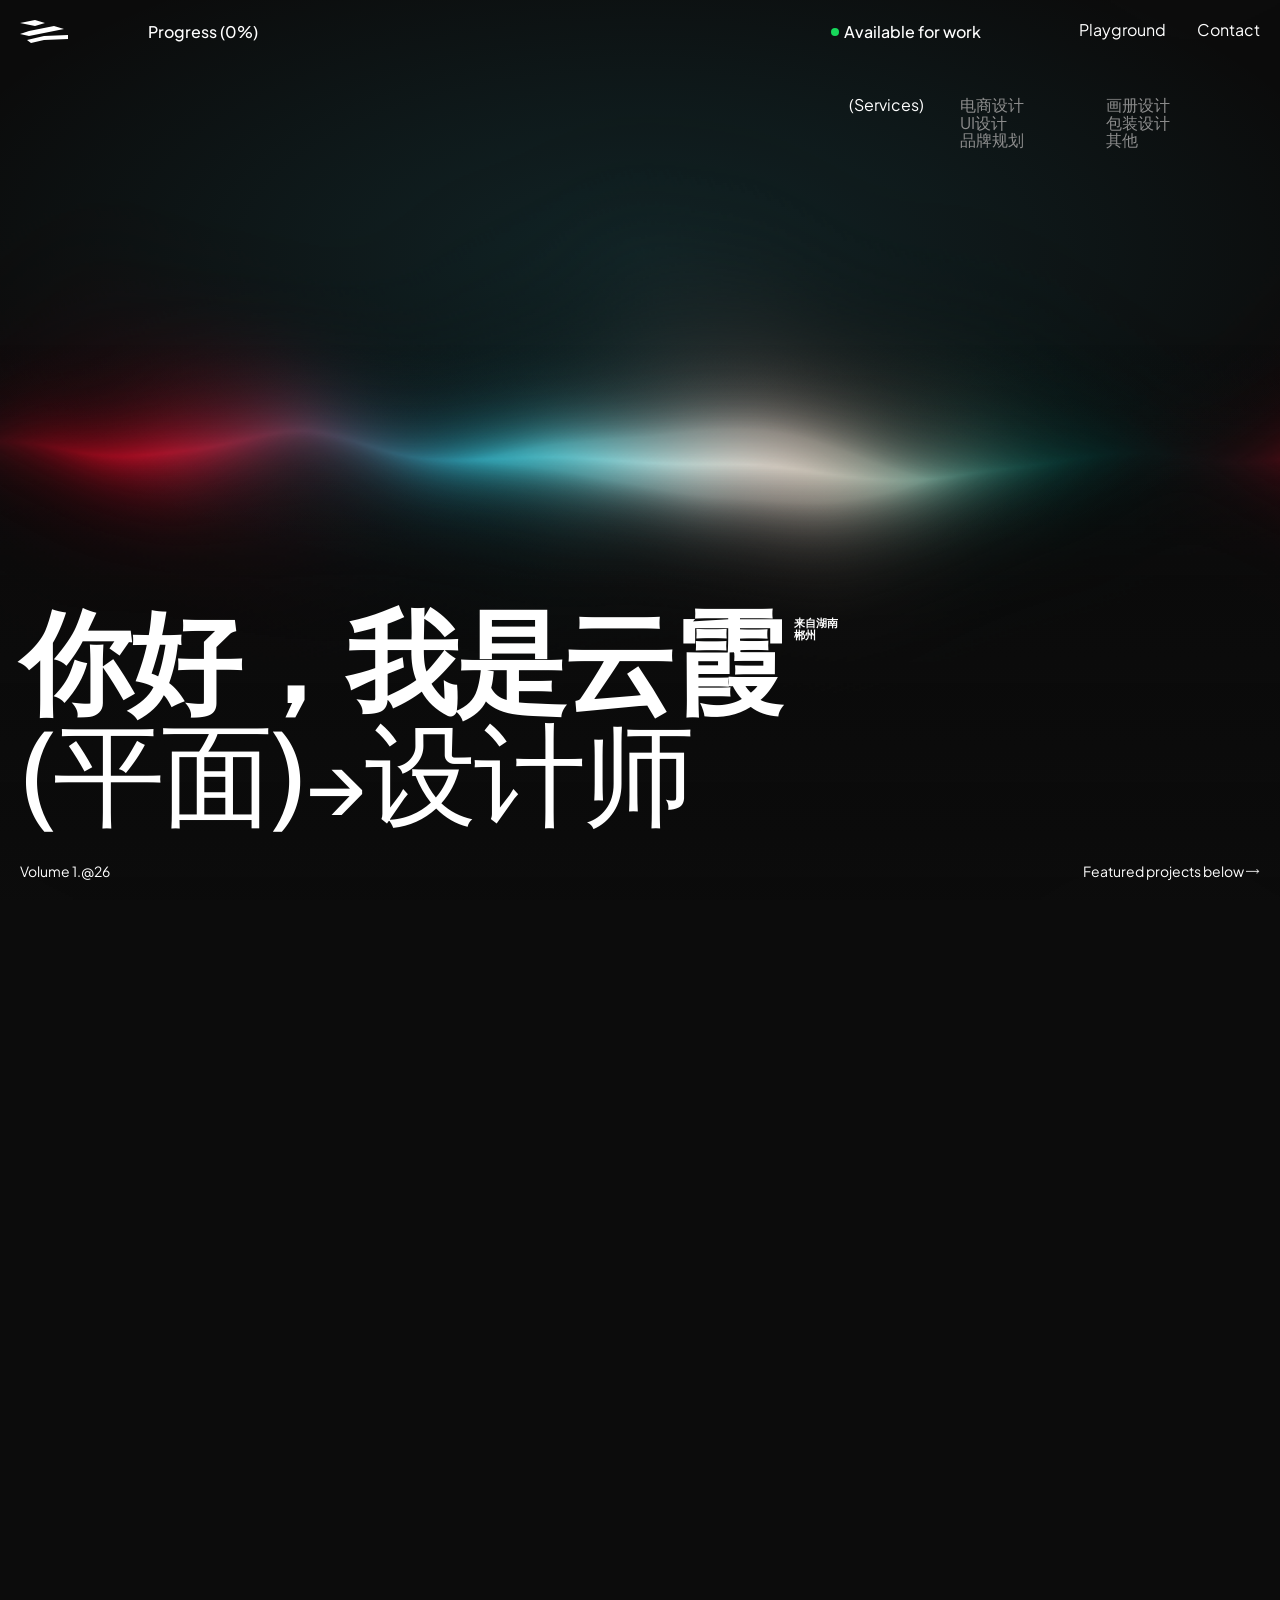
==== index.html @ cedbd73c "Update featured project content" ====
<!doctype html>
<html lang="zh-CN">
  <head>
    <meta charset="UTF-8" />
    <meta name="viewport" content="width=device-width, initial-scale=1.0" />
    <meta
      name="description"
      content="AIGC 视觉设计师个人作品集：生成图像、动态影像与艺术指导。"
    />
    <meta name="theme-color" content="#0c0c0c" />
    <title>AIGC Visual Designer — Portfolio</title>
    <link
      rel="icon"
      href="data:image/svg+xml,%3Csvg xmlns='http://www.w3.org/2000/svg' viewBox='0 0 64 64'%3E%3Crect width='64' height='64' fill='%230c0c0c'/%3E%3Cpath d='M10 14 31 10l23 4v5L30 22 10 19Zm0 24 21-4 23 4v5l-23 4-21-4Z' fill='%23fff'/%3E%3C/svg%3E"
    />
    <link rel="stylesheet" href="./styles.css" />
  </head>
  <body>
    <div class="page-progress" aria-hidden="true"><span data-progress-bar></span></div>
    <div class="view-cursor" data-cursor aria-hidden="true"><span>VIEW</span></div>

    <header class="topbar">
      <a class="brand-mark" href="#top" data-home aria-label="返回首页">
        <svg viewBox="0 0 48 24" aria-hidden="true">
          <path d="M0 3 15 0l10 3-10 3L0 3Zm9 8 25-5 10 3-35 7-9-2 9-3Zm15 5 24-1v4l-24 1-13 3-4-3 17-4Z" />
        </svg>
      </a>
      <p class="scroll-status">Progress <span data-progress-text>(0%)</span></p>
      <p class="availability"><i></i> Available for work</p>
      <nav aria-label="主导航">
        <a href="#other-works" data-jump="playground">Playground</a>
        <a href="#contact" data-jump="contact">Contact</a>
      </nav>
    </header>

    <main class="scroll-stage" data-stage>
      <div class="sticky-viewport">
        <div class="horizontal-track" data-track>
          <section class="hero" id="top" aria-labelledby="hero-title">
            <div class="soft-aurora" data-soft-aurora aria-hidden="true">
              <canvas class="soft-aurora__canvas"></canvas>
            </div>
            <div class="services">
              <span class="muted-label">(Services)</span>
              <ul>
                <li><span class="long-label">电商设计</span><span class="short-label">电商设计</span></li>
                <li><span class="long-label">画册设计</span><span class="short-label">画册设计</span></li>
                <li><span class="long-label">UI设计</span><span class="short-label">UI设计</span></li>
                <li><span class="long-label">包装设计</span><span class="short-label">包装设计</span></li>
                <li><span class="long-label">品牌规划</span><span class="short-label">品牌规划</span></li>
                <li><span class="long-label">其他</span><span class="short-label">其他</span></li>
              </ul>
            </div>

            <div class="hero-content">
              <div class="hero-name-row">
                <h1 id="hero-title">你好，我是云霞</h1>
                <p class="from">
                  来自湖南<br />
                  郴州
                </p>
              </div>
              <div class="hero-role">
                <span>(平面)</span><b>→</b><span>设计师</span>
              </div>
            </div>

            <div class="hero-footer">
              <span>Volume 1.@26</span>
              <button type="button" data-enter-work>Featured projects below ⟶</button>
            </div>
          </section>

          <div class="project-spacer" aria-hidden="true"></div>

          <section class="projects" id="work" aria-label="精选项目">
            <article class="project" data-project="01" data-reveal-project>
              <a class="project-link" href="#project-01" aria-label="查看风物项目">
                <img class="project-art" src="./assets/project-bloom.svg" alt="" />
                <span class="project-number">01</span>
                <div class="project-copy">
                  <span>(2026)</span>
                  <h2>风物</h2>
                </div>
                <div class="project-services">
                  <span>电商视觉</span>
                  <span>视觉设计师</span>
                </div>
                <span class="project-arrow" aria-hidden="true">↗</span>
              </a>
            </article>

            <article class="project" data-project="02">
              <a class="project-link" href="#project-02" aria-label="查看册印项目">
                <img class="project-art" src="./assets/project-soft.svg" alt="" />
                <span class="project-number">02</span>
                <div class="project-copy">
                  <span>(2026)</span>
                  <h2>册印</h2>
                </div>
                <div class="project-services">
                  <span>包装&amp;画册</span>
                  <span>平面设计师</span>
                </div>
                <span class="project-arrow" aria-hidden="true">↗</span>
              </a>
            </article>

            <article class="project" data-project="03">
              <a class="project-link" href="#project-03" aria-label="查看标识项目">
                <img class="project-art" src="./assets/project-signal.svg" alt="" />
                <span class="project-number">03</span>
                <div class="project-copy">
                  <span>(2025)</span>
                  <h2>标识</h2>
                </div>
                <div class="project-services">
                  <span>品牌设计</span>
                  <span>品牌设计师</span>
                </div>
                <span class="project-arrow" aria-hidden="true">↗</span>
              </a>
            </article>

            <article class="project" data-project="04">
              <a class="project-link" href="#project-04" aria-label="查看界面项目">
                <img class="project-art" src="./assets/project-eden.svg" alt="" />
                <span class="project-number">04</span>
                <div class="project-copy">
                  <span>(2025)</span>
                  <h2>界面</h2>
                </div>
                <div class="project-services">
                  <span>UI交互</span>
                  <span>UI设计师</span>
                </div>
                <span class="project-arrow" aria-hidden="true">↗</span>
              </a>
            </article>

            <article class="project" data-project="05">
              <a class="project-link" href="#project-05" aria-label="查看余迹项目">
                <img class="project-art" src="./assets/project-chrome.svg" alt="" />
                <span class="project-number">05</span>
                <div class="project-copy">
                  <span>(2024)</span>
                  <h2>余迹</h2>
                </div>
                <div class="project-services">
                  <span>多元设计</span>
                  <span>创意设计师</span>
                </div>
                <span class="project-arrow" aria-hidden="true">↗</span>
              </a>
            </article>
          </section>

          <section class="other-works" id="other-works" aria-labelledby="other-title">
            <header class="other-head">
              <h2 id="other-title">OTHER WORKS</h2>
              <span>SELECTED 2022—2026</span>
            </header>
            <div class="works-table">
              <div class="works-row works-heading" aria-hidden="true">
                <span>Name</span><span>Year</span><span>Services</span>
              </div>
              <a class="works-row" href="#contact">
                <span>LIQUID FUTURES</span><span>2026</span><span>Art Direction, Generative Image</span>
              </a>
              <a class="works-row" href="#contact">
                <span>SYNTHETIC FIELD</span><span>2025</span><span>Motion Film, AI Image</span>
              </a>
              <a class="works-row" href="#contact">
                <span>NEW MATTER</span><span>2025</span><span>Campaign, Creative Direction</span>
              </a>
              <a class="works-row" href="#contact">
                <span>SOFT ORBIT</span><span>2024</span><span>CGI, Product Visuals</span>
              </a>
              <a class="works-row" href="#contact">
                <span>CHROME DREAMS</span><span>2024</span><span>Image Series, Art Direction</span>
              </a>
              <a class="works-row" href="#contact">
                <span>SIGNAL STUDY</span><span>2024</span><span>Visual Identity, AI System</span>
              </a>
              <a class="works-row" href="#contact">
                <span>FIELD NOTES</span><span>2023</span><span>Editorial, Generative Image</span>
              </a>
              <a class="works-row" href="#contact">
                <span>NOCTURNE</span><span>2023</span><span>Motion, Sound Direction</span>
              </a>
              <a class="works-row" href="#contact">
                <span>MATTER / 02</span><span>2022</span><span>Visual Experiment</span>
              </a>
            </div>
          </section>

          <section class="mobile-portrait" aria-label="设计师肖像占位">
            <img src="./assets/portrait.svg" alt="抽象金属肖像，待替换为设计师本人照片" />
          </section>

          <section class="philosophy" aria-labelledby="philosophy-title">
            <h2 id="philosophy-title">
              I TURN EMERGING<br />
              TECHNOLOGY INTO<br />
              IMAGES WITH EMOTION,<br />
              TEXTURE &amp; A POINT OF VIEW.
            </h2>

            <div class="philosophy-body">
              <figure class="about-portrait">
                <img src="./assets/about-portrait.svg" alt="AIGC 实验肖像占位" />
              </figure>
              <div class="philosophy-copy">
                <h3>(My Philosophy)</h3>
                <p>
                  I believe the best AI work starts with human taste. My practice moves between art
                  direction, speculative image-making and moving image, shaping technology into
                  visual worlds that feel intentional and alive.
                </p>
                <p>
                  Every project begins with a clear idea and a distinct visual point of view. The
                  tools can change; atmosphere, emotion and coherence cannot.
                </p>
                <h3>(My Practice)</h3>
                <ul class="practice-list">
                  <li>Generative Image Systems</li>
                  <li>Campaign &amp; Editorial</li>
                  <li>Motion And Film</li>
                  <li>AI Workflow Design</li>
                </ul>
              </div>
              <figure class="hobby-art">
                <img src="./assets/hobby.svg" alt="红色生成艺术实验占位" />
              </figure>
            </div>
          </section>

          <section class="contact" id="contact" aria-labelledby="contact-title">
            <div class="contact-black" aria-hidden="true"></div>
            <div class="contact-red">
              <h2 id="contact-title">LET’S ✱<br />CONNECT</h2>
              <div class="contact-intro">
                <p>
                  有设计需求吗？欢迎聊聊，我可以把你的想法变成清晰、有质感的视觉方案。
                </p>
              </div>
              <dl class="contact-profile">
                <div><dt>身份</dt><dd>平面设计师</dd></div>
                <div><dt>方向</dt><dd>AIGC 视觉设计</dd></div>
                <div><dt>状态</dt><dd><i></i>接受合作</dd></div>
              </dl>
              <div class="contact-consult">
                <p class="contact-label">合作咨询</p>
                <a href="mailto:3428858775@qq.com">
                  <span>邮箱</span><b>3428858775@qq.com</b>
                </a>
                <p><span>微信</span><b>vein_July0804</b></p>
                <a href="tel:+8617773553775">
                  <span>电话</span><b>17773553775</b>
                </a>
              </div>
              <div class="contact-footer">
                <p>站酷账号</p>
                <a href="https://www.zcool.com.cn/u/" target="_blank" rel="noreferrer">
                  www.zcool.com.cn/u/ <span>↗</span>
                </a>
              </div>
            </div>
          </section>
        </div>
      </div>
    </main>

    <aside class="ambient-portrait" data-ambient-portrait aria-hidden="true">
      <img src="./assets/portrait.svg" alt="" />
    </aside>

    <dialog class="project-dialog" aria-labelledby="dialog-title">
      <button class="dialog-close" type="button" aria-label="关闭项目详情">CLOSE ×</button>
      <div class="dialog-grid">
        <div class="dialog-image-wrap">
          <img data-dialog-image src="./assets/project-bloom.svg" alt="" />
        </div>
        <div class="dialog-copy">
          <p class="dialog-kicker">SELECTED PROJECT / <span data-dialog-year></span></p>
          <h2 id="dialog-title" data-dialog-title></h2>
          <p data-dialog-description></p>
          <dl>
            <div><dt>SERVICES</dt><dd data-dialog-services></dd></div>
            <div><dt>ROLE</dt><dd>CONCEPT / ART DIRECTION / IMAGE</dd></div>
            <div><dt>STATUS</dt><dd>CONCEPT PROJECT</dd></div>
          </dl>
        </div>
      </div>
    </dialog>

    <script src="./soft-aurora.js"></script>
    <script src="./script.js"></script>
  </body>
</html>
---- styles.css ----
@font-face {
  font-family: "Plus Jakarta Sans";
  src: url("./fonts/PlusJakartaSans-Variable.woff2") format("woff2");
  font-style: normal;
  font-weight: 200 800;
  font-display: swap;
}

@font-face {
  font-family: "Plus Jakarta Sans";
  src: url("./fonts/PlusJakartaSans-Italic.woff2") format("woff2");
  font-style: italic;
  font-weight: 200 800;
  font-display: swap;
}

:root {
  --black: #0c0c0c;
  --white: #ffffff;
  --muted: #8d8d8d;
  --line: rgba(255, 255, 255, 0.14);
  --red: #ff2222;
  --gutter: 20px;
  --nav-size: 16px;
  --ease: cubic-bezier(0.22, 0.61, 0.36, 1);
}

* {
  box-sizing: border-box;
}

html {
  color-scheme: dark;
  scrollbar-width: none;
  background: var(--black);
}

html::-webkit-scrollbar {
  display: none;
}

body {
  margin: 0;
  color: var(--white);
  background: var(--black);
  font-family: "Plus Jakarta Sans", "Microsoft YaHei UI", sans-serif;
  -webkit-font-smoothing: antialiased;
  overflow-x: hidden;
}

body.dialog-open {
  overflow: hidden;
}

::selection {
  color: var(--white);
  background: var(--red);
}

a {
  color: inherit;
  text-decoration: none;
}

button {
  padding: 0;
  border: 0;
  color: inherit;
  background: transparent;
  font: inherit;
}

img {
  display: block;
  max-width: 100%;
}

.page-progress {
  display: none;
  position: fixed;
  z-index: 120;
  top: 0;
  left: 0;
  width: 100%;
  height: 2px;
  pointer-events: none;
}

.page-progress span {
  display: block;
  width: 0;
  height: 100%;
  background: var(--red);
}

.topbar {
  position: fixed;
  z-index: 100;
  top: 0;
  left: 0;
  width: 100%;
  height: 64px;
  padding: 20px;
  display: grid;
  grid-template-columns: 48px 1fr auto auto;
  align-items: start;
  column-gap: 80px;
  color: var(--white);
  pointer-events: none;
}

.topbar a,
.topbar button {
  pointer-events: auto;
}

.brand-mark {
  display: block;
  width: 48px;
  height: 24px;
}

.brand-mark svg {
  width: 100%;
  height: 100%;
  fill: currentColor;
}

.scroll-status,
.availability {
  margin: 2px 0 0;
  font-size: var(--nav-size);
  font-weight: 500;
  line-height: 1.2;
}

.scroll-status {
  justify-self: start;
}

.availability {
  display: flex;
  align-items: center;
  gap: 5px;
  white-space: nowrap;
}

.availability i {
  width: 8px;
  height: 8px;
  border-radius: 50%;
  background: #17d85b;
}

.topbar nav {
  display: flex;
  gap: 31px;
  margin-left: 18px;
  font-size: var(--nav-size);
  line-height: 1.2;
}

.topbar nav a,
.contact-red a,
.works-row {
  transition: opacity 0.25s ease, color 0.25s ease;
}

.topbar nav a:hover,
.works-row:hover,
.contact-red a:hover {
  opacity: 0.58;
}

.scroll-stage {
  position: relative;
  height: 428.7vh;
  background: var(--black);
}

.sticky-viewport {
  position: sticky;
  top: 0;
  width: 100%;
  height: 100vh;
  overflow: hidden;
}

.horizontal-track {
  width: max-content;
  height: 100%;
  display: flex;
  align-items: stretch;
  background: var(--black);
  will-change: transform;
}

.hero {
  position: relative;
  flex: 0 0 100vw;
  width: 100vw;
  height: 100vh;
  padding: 96px var(--gutter) 18px;
  overflow: hidden;
  background: var(--black);
}

.soft-aurora {
  position: absolute;
  z-index: 0;
  inset: 0;
  overflow: hidden;
  pointer-events: none;
  background:
    radial-gradient(ellipse 85% 55% at 50% 28%, rgba(63, 224, 244, 0.12), transparent 68%),
    var(--black);
}

.soft-aurora::after {
  content: "";
  position: absolute;
  inset: 0;
  background: linear-gradient(180deg, transparent 38%, rgba(12, 12, 12, 0.24) 72%, rgba(12, 12, 12, 0.48));
}

.soft-aurora__canvas {
  position: absolute;
  inset: 0;
  display: block;
  width: 100%;
  height: 100%;
}

.soft-aurora--fallback {
  background:
    radial-gradient(ellipse 90% 30% at 36% 36%, rgba(63, 224, 244, 0.38), transparent 70%),
    radial-gradient(ellipse 90% 30% at 70% 45%, rgba(239, 68, 68, 0.32), transparent 72%),
    var(--black);
}

.services {
  position: absolute;
  z-index: 2;
  top: 96px;
  right: 20px;
  display: grid;
  grid-template-columns: 101px 1fr;
  gap: 10px;
  font-size: var(--nav-size);
  line-height: 1.1;
}

.services .muted-label {
  color: var(--white);
}

.services ul {
  width: 300px;
  margin: 0;
  padding: 0;
  list-style: none;
  display: grid;
  grid-template-columns: 1fr 1.1fr;
  gap: 0 6px;
  color: var(--muted);
}

.services li {
  white-space: nowrap;
}

.short-label {
  display: none;
}

.hero-content {
  position: absolute;
  z-index: 2;
  right: 20px;
  bottom: 74px;
  left: 20px;
}

.hero-name-row {
  display: flex;
  align-items: flex-start;
}

.hero h1 {
  margin: 0;
  font-size: clamp(72px, 8.75vw, 126px);
  font-weight: 700;
  line-height: 1;
  letter-spacing: -0.03em;
}

.from {
  flex: 0 0 auto;
  margin: 15px 0 0 14px;
  font-size: 11px;
  font-weight: 600;
  line-height: 1.05;
}

.hero-role {
  display: flex;
  align-items: baseline;
  white-space: nowrap;
  font-size: clamp(70px, 8.75vw, 126px);
  font-weight: 500;
  line-height: 1;
  letter-spacing: -0.03em;
}

.hero-role b {
  margin: 0 0.025em;
  font-size: 0.75em;
  font-weight: 500;
}

.hero-footer {
  position: absolute;
  z-index: 2;
  right: 20px;
  bottom: 20px;
  left: 20px;
  display: flex;
  justify-content: space-between;
  font-size: 14px;
  line-height: 1.2;
}

.hero-footer button {
  cursor: pointer;
}

.project-spacer {
  flex: 0 0 7vw;
  width: 7vw;
}

.projects {
  flex: 0 0 175vw;
  width: 175vw;
  height: 100vh;
  display: flex;
}

.project {
  position: relative;
  flex: 0 0 35vw;
  width: 35vw;
  height: 100vh;
  overflow: hidden;
  border-left: 1px solid rgba(255, 255, 255, 0.12);
  background: var(--black);
}

.project-link {
  position: absolute;
  inset: 0;
  display: block;
  overflow: hidden;
  cursor: none;
}

.project-link::after {
  content: "";
  position: absolute;
  z-index: 1;
  inset: 0;
  background:
    linear-gradient(180deg, rgba(0, 0, 0, 0.24), transparent 24%, transparent 52%, rgba(0, 0, 0, 0.34)),
    linear-gradient(90deg, rgba(0, 0, 0, 0.1), transparent 45%);
  opacity: 0;
  transition: opacity 0.5s var(--ease);
  pointer-events: none;
}

.project-art {
  position: absolute;
  inset: 0;
  width: 100%;
  height: 100%;
  object-fit: cover;
  opacity: 0;
  transform: scale(1.035);
  transition:
    opacity 0.45s var(--ease),
    transform 1.3s var(--ease);
}

.project:hover .project-art,
.project-link:focus-visible .project-art {
  opacity: 1;
  transform: scale(1);
}

.project:hover .project-link::after,
.project-link:focus-visible::after {
  opacity: 1;
}

.project-link:focus-visible {
  outline: 1px solid var(--white);
  outline-offset: -1px;
}

.project-number {
  position: absolute;
  z-index: 2;
  top: 80px;
  left: 20px;
  font-size: clamp(72px, 8.75vw, 126px);
  font-weight: 500;
  line-height: 1;
  letter-spacing: -0.03em;
}

.project-copy {
  position: absolute;
  z-index: 2;
  top: 49%;
  left: 20px;
}

.project-copy > span {
  display: block;
  margin-bottom: 5px;
  font-size: 14px;
  font-weight: 500;
}

.project-copy h2 {
  margin: 0;
  max-width: 470px;
  font-size: clamp(44px, 5.55vw, 80px);
  font-weight: 700;
  line-height: 0.98;
  letter-spacing: -0.03em;
}

.project-services {
  position: absolute;
  z-index: 2;
  right: 20px;
  bottom: 20px;
  left: 20px;
}

.project-services span {
  display: block;
  padding: 15px 0 18px;
  border-top: 1px solid var(--line);
  font-size: 16px;
  font-weight: 600;
  line-height: 1.15;
}

.project-arrow {
  position: absolute;
  z-index: 2;
  top: 24px;
  right: 20px;
  width: 48px;
  height: 48px;
  border-radius: 50%;
  display: none;
  place-items: center;
  color: var(--red);
  background: var(--white);
  font-size: 25px;
  font-weight: 500;
}

.view-cursor {
  position: fixed;
  z-index: 130;
  top: 0;
  left: 0;
  width: 80px;
  height: 80px;
  border-radius: 50%;
  display: grid;
  place-items: center;
  color: var(--red);
  background: var(--white);
  font-size: 15px;
  font-weight: 600;
  pointer-events: none;
  opacity: 0;
  transform: translate(-100px, -100px) scale(0.3);
  transition: opacity 0.2s ease, transform 0.18s ease;
}

.view-cursor.is-active {
  opacity: 1;
  transform: translate(var(--cursor-x), var(--cursor-y)) scale(1);
}

.other-works {
  flex: 0 0 137.3vw;
  width: 137.3vw;
  height: 100vh;
  margin-left: 2.7vw;
  padding: 80px 20px 20px;
  overflow: hidden;
  background: var(--black);
}

.other-head {
  height: 80px;
  display: flex;
  align-items: flex-start;
  justify-content: space-between;
}

.other-head h2 {
  margin: 0;
  font-size: 39px;
  font-weight: 700;
  line-height: 1;
  letter-spacing: -0.03em;
}

.other-head > span {
  margin-top: 10px;
  color: var(--muted);
  font-size: 10px;
  letter-spacing: 0.08em;
}

.works-table {
  width: 100%;
}

.works-row {
  min-height: 55px;
  display: grid;
  grid-template-columns: minmax(520px, 1.2fr) minmax(360px, 0.7fr) minmax(600px, 1fr);
  align-items: center;
  border-top: 1px solid var(--line);
  font-size: 16px;
  font-weight: 600;
  line-height: 1.2;
}

.works-heading {
  min-height: 64px;
  color: var(--muted);
  font-size: 14px;
  font-weight: 500;
}

.works-row span:not(:first-child) {
  padding-left: 20px;
}

.ambient-portrait {
  position: fixed;
  z-index: 20;
  top: 0;
  right: 0;
  width: 24.8vw;
  height: 100vh;
  overflow: hidden;
  opacity: 0;
  transform: translateX(6%);
  transition: opacity 0.55s var(--ease), transform 0.8s var(--ease);
  pointer-events: none;
}

.ambient-portrait.is-visible {
  opacity: 1;
  transform: translateX(0);
}

.ambient-portrait img {
  width: 100%;
  height: 100%;
  object-fit: cover;
}

.mobile-portrait {
  display: none;
}

.philosophy {
  position: relative;
  flex: 0 0 104vw;
  width: 104vw;
  height: 100vh;
  padding: 100px 20px 20px;
  overflow: hidden;
  background: var(--black);
}

.philosophy > h2 {
  width: 820px;
  margin: 0;
  font-size: 56px;
  font-weight: 700;
  line-height: 1;
  letter-spacing: -0.03em;
}

.philosophy-body {
  position: absolute;
  bottom: 20px;
  left: -55px;
  width: 1357px;
  display: flex;
  align-items: end;
}

.philosophy figure {
  margin: 0;
  overflow: hidden;
  background: #161616;
}

.philosophy figure img {
  width: 100%;
  height: 100%;
  object-fit: cover;
}

.about-portrait {
  flex: 0 0 320px;
  height: 533px;
}

.philosophy .hobby-art {
  flex: 0 0 330px;
  height: 533px;
  margin-left: 83px;
}

.philosophy-copy {
  flex: 0 0 400px;
  margin-left: 224px;
  padding-bottom: 4px;
}

.philosophy-copy h3 {
  margin: 0 0 15px;
  font-size: 16px;
  font-weight: 700;
}

.philosophy-copy p {
  margin: 0 0 30px;
  font-size: 16px;
  font-weight: 500;
  line-height: 1.45;
}

.practice-list {
  margin: 0;
  padding: 0;
  list-style: none;
}

.practice-list li {
  padding: 15px 0;
  border-top: 1px solid var(--line);
  color: #8d8d8d;
  font-size: 16px;
  font-weight: 600;
}

.practice-list li:first-child {
  color: var(--white);
}

.contact {
  flex: 0 0 56vw;
  width: 56vw;
  height: 100vh;
  display: flex;
  background: var(--black);
}

.contact-black {
  flex: 0 0 41.7%;
  background: var(--black);
}

.contact-red {
  position: relative;
  min-width: 0;
  flex: 0 0 58.3%;
  padding: 80px 40px 20px;
  color: var(--black);
  background: var(--red);
}

.contact-red h2 {
  width: 390px;
  margin: 0;
  font-size: 80px;
  font-weight: 700;
  line-height: 1;
  letter-spacing: -0.03em;
}

.contact-intro {
  width: 360px;
  margin-top: 26px;
}

.contact-intro p {
  margin: 0;
  font-size: 16px;
  font-weight: 600;
  line-height: 1.55;
}

.contact-profile {
  width: 360px;
  margin: 22px 0 0;
  border-top: 1px solid rgba(12, 12, 12, 0.3);
}

.contact-profile div {
  min-height: 31px;
  display: flex;
  align-items: center;
  justify-content: space-between;
  gap: 20px;
  border-bottom: 1px solid rgba(12, 12, 12, 0.3);
}

.contact-profile dt,
.contact-label,
.contact-consult span,
.contact-footer > p {
  font-size: 12px;
  font-weight: 600;
  line-height: 1.2;
}

.contact-profile dt {
  color: rgba(12, 12, 12, 0.58);
}

.contact-profile dd {
  margin: 0;
  display: flex;
  align-items: center;
  gap: 6px;
  font-size: 14px;
  font-weight: 600;
}

.contact-profile dd i {
  width: 7px;
  height: 7px;
  border-radius: 50%;
  background: #0c8e45;
}

.contact-consult {
  width: 360px;
  margin-top: 24px;
}

.contact-label {
  margin: 0 0 8px;
  color: rgba(12, 12, 12, 0.58);
}

.contact-consult a,
.contact-consult > p:not(.contact-label) {
  min-width: 0;
  min-height: 27px;
  margin: 0;
  display: flex;
  align-items: center;
  justify-content: space-between;
  gap: 14px;
  border-bottom: 1px solid rgba(12, 12, 12, 0.24);
  color: var(--black);
}

.contact-consult b {
  min-width: 0;
  font-size: 13px;
  font-weight: 600;
  text-align: right;
  overflow-wrap: anywhere;
}

.contact-footer {
  position: absolute;
  right: 40px;
  bottom: 20px;
  left: 40px;
  font-size: 14px;
  font-weight: 600;
  line-height: 1.35;
}

.contact-footer p {
  margin: 0 0 6px;
  color: rgba(12, 12, 12, 0.58);
}

.contact-footer a {
  display: inline-flex;
  gap: 5px;
  border-bottom: 1px solid rgba(12, 12, 12, 0.55);
  font-size: 13px;
  font-weight: 600;
}

.project-dialog {
  width: min(1180px, calc(100vw - 32px));
  max-height: calc(100svh - 32px);
  padding: 0;
  border: 0;
  color: var(--white);
  background: var(--black);
  overflow: auto;
}

.project-dialog::backdrop {
  background: rgba(0, 0, 0, 0.82);
  backdrop-filter: blur(10px);
}

.dialog-close {
  position: sticky;
  z-index: 5;
  top: 14px;
  float: right;
  margin: 14px;
  padding: 10px 12px;
  border: 1px solid var(--line);
  background: rgba(12, 12, 12, 0.8);
  font-size: 11px;
  cursor: pointer;
}

.dialog-grid {
  display: grid;
  grid-template-columns: 1.25fr 0.75fr;
  min-height: 680px;
}

.dialog-image-wrap {
  min-height: 680px;
  overflow: hidden;
}

.dialog-image-wrap img {
  width: 100%;
  height: 100%;
  object-fit: cover;
}

.dialog-copy {
  padding: 75px 45px 45px;
}

.dialog-kicker {
  margin: 0 0 35px;
  color: var(--muted);
  font-size: 11px;
  letter-spacing: 0.08em;
}

.dialog-copy h2 {
  margin: 0 0 35px;
  font-size: clamp(52px, 6vw, 86px);
  font-weight: 700;
  line-height: 0.95;
  letter-spacing: -0.04em;
}

.dialog-copy > p:not(.dialog-kicker) {
  margin: 0 0 55px;
  font-size: 18px;
  line-height: 1.5;
}

.dialog-copy dl {
  margin: 0;
}

.dialog-copy dl div {
  display: grid;
  grid-template-columns: 90px 1fr;
  gap: 10px;
  padding: 14px 0;
  border-top: 1px solid var(--line);
  font-size: 11px;
  line-height: 1.4;
}

.dialog-copy dt {
  color: var(--muted);
}

.dialog-copy dd {
  margin: 0;
}

@media (max-width: 1100px) and (min-width: 901px) {
  :root {
    --nav-size: 14px;
  }

  .topbar {
    column-gap: 35px;
  }

  .services {
    font-size: 14px;
  }

  .hero-footer {
    font-size: 12px;
  }

  .project-copy h2 {
    font-size: 48px;
  }

  .philosophy > h2 {
    width: 690px;
    font-size: 48px;
  }

  .philosophy-body {
    left: -20px;
    width: 990px;
  }

  .about-portrait {
    flex-basis: 255px;
  }

  .philosophy-copy {
    flex-basis: 335px;
    margin-left: 100px;
  }

  .philosophy .hobby-art {
    flex-basis: 270px;
    margin-left: 50px;
  }

  .contact-red h2 {
    font-size: 64px;
  }

  .contact-intro {
    width: 310px;
  }
}

@media (max-width: 900px) {
  :root {
    --nav-size: 14px;
  }

  .page-progress {
    display: block;
    height: 3px;
  }

  .topbar {
    height: 58px;
    padding: 16px 20px;
    display: flex;
    justify-content: space-between;
    align-items: flex-start;
  }

  .brand-mark {
    width: 40px;
    height: 20px;
  }

  .scroll-status,
  .availability {
    display: none;
  }

  .topbar nav {
    gap: 15px;
    margin: 0;
  }

  .scroll-stage {
    height: auto;
  }

  .sticky-viewport {
    position: relative;
    height: auto;
    overflow: visible;
  }

  .horizontal-track {
    width: 100%;
    height: auto;
    display: block;
    transform: none !important;
  }

  .hero {
    width: 100%;
    height: 100svh;
    min-height: 700px;
    padding: 74px 20px 16px;
  }

  .services {
    top: 82px;
    right: 0;
    grid-template-columns: 65px 185px;
    gap: 4px;
    font-size: 14px;
  }

  .services ul {
    width: 185px;
    display: grid;
    grid-template-columns: 90px 90px;
    column-gap: 5px;
    font-size: 13px;
    line-height: 1.45;
  }

  .services li {
    white-space: nowrap;
  }

  .long-label {
    display: none;
  }

  .short-label {
    display: inline;
  }

  .hero-content {
    right: 20px;
    bottom: 56px;
    left: 20px;
  }

  .hero-name-row {
    display: block;
  }

  .hero h1 {
    max-width: 100%;
    font-size: clamp(42px, 12.3vw, 48px);
    line-height: 0.95;
    white-space: nowrap;
  }

  .from {
    width: 100%;
    margin: 7px 0 0;
    font-size: 10px;
    text-align: right;
  }

  .hero-role {
    margin-top: 9px;
    display: block;
    font-size: 56px;
    line-height: 0.95;
  }

  .hero-role span:first-child {
    display: block;
  }

  .hero-role span:last-child {
    display: inline;
  }

  .hero-role b {
    display: inline;
    font-size: 40px;
  }

  .hero-footer {
    right: 20px;
    bottom: 16px;
    left: 20px;
    font-size: 14px;
  }

  .project-spacer {
    display: none;
  }

  .projects {
    width: 100%;
    height: auto;
    display: block;
  }

  .project {
    width: 100%;
    height: 100svh;
    min-height: 690px;
    border-top: 1px solid #252525;
    border-left: 0;
  }

  .project-link {
    cursor: pointer;
  }

  .project-link::after {
    opacity: 1;
  }

  .project-art {
    opacity: 1;
    transform: none;
  }

  .project-number {
    top: 24px;
    left: 20px;
    font-size: 48px;
  }

  .project-copy {
    top: auto;
    right: 20px;
    bottom: 178px;
    left: 20px;
  }

  .project-copy > span {
    font-size: 14px;
  }

  .project-copy h2 {
    max-width: 330px;
    font-size: 44px;
    line-height: 0.98;
  }

  .project-services {
    right: 20px;
    bottom: 20px;
    left: 20px;
  }

  .project-services span {
    padding: 13px 0 14px;
    font-size: 15px;
  }

  .project-arrow {
    display: grid;
  }

  .view-cursor,
  .ambient-portrait {
    display: none;
  }

  .other-works {
    width: 100%;
    height: auto;
    margin-left: 0;
    padding: 62px 20px 90px;
    overflow: visible;
  }

  .other-head {
    height: auto;
    margin-bottom: 38px;
  }

  .other-head h2 {
    font-size: 43px;
  }

  .other-head > span {
    display: none;
  }

  .works-row {
    min-height: 82px;
    grid-template-columns: minmax(0, 1fr) 56px 38px;
    gap: 10px;
    font-size: 15px;
  }

  .works-heading {
    display: none;
  }

  .works-row span {
    padding: 0;
  }

  .works-row span:first-child {
    font-weight: 600;
  }

  .works-row span:nth-child(2) {
    justify-self: end;
    font-weight: 500;
  }

  .works-row span:nth-child(3) {
    grid-column: 1 / 3;
    color: var(--muted);
    font-size: 13px;
    font-weight: 500;
  }

  .works-row::after {
    content: "(VIEW)";
    grid-column: 3;
    grid-row: 1 / 3;
    align-self: center;
    justify-self: end;
    color: var(--muted);
    font-size: 12px;
    font-weight: 500;
  }

  .mobile-portrait {
    display: block;
    width: 100%;
    height: 520px;
    overflow: hidden;
    background: #0a0a0a;
  }

  .mobile-portrait img {
    width: 100%;
    height: 100%;
    object-fit: cover;
  }

  .philosophy {
    width: 100%;
    height: auto;
    padding: 95px 20px 100px;
    overflow: visible;
  }

  .philosophy > h2 {
    width: 100%;
    margin-bottom: 48px;
    font-size: 37px;
    line-height: 0.97;
  }

  .philosophy-body {
    position: static;
    display: flex;
    flex-direction: column;
    align-items: stretch;
    width: 100%;
    gap: 48px;
  }

  .philosophy .about-portrait,
  .philosophy-copy,
  .philosophy .hobby-art {
    flex: 0 0 auto;
    margin-left: 0;
  }

  .about-portrait {
    width: 100%;
    height: 520px;
    order: 2;
  }

  .philosophy-copy {
    order: 1;
  }

  .philosophy .hobby-art {
    width: 100%;
    height: 420px;
    order: 3;
  }

  .philosophy-copy p {
    color: var(--muted);
    font-size: 17px;
    line-height: 1.4;
  }

  .practice-list {
    margin-top: 34px;
  }

  .practice-list li {
    font-size: 17px;
  }

  .contact {
    width: 100%;
    height: 100svh;
    min-height: 720px;
  }

  .contact-black {
    display: none;
  }

  .contact-red {
    flex: 1;
    padding: 115px 20px 28px;
  }

  .contact-red h2 {
    width: 100%;
    font-size: 58px;
  }

  .contact-intro {
    width: 100%;
    margin-top: 38px;
  }

  .contact-intro p {
    width: 320px;
    font-size: 16px;
  }

  .contact-footer {
    right: 20px;
    bottom: 28px;
    left: 20px;
    font-size: 13px;
  }

  .dialog-grid {
    grid-template-columns: 1fr;
  }

  .dialog-image-wrap {
    min-height: 56svh;
    max-height: 56svh;
  }

  .dialog-copy {
    padding: 35px 22px 40px;
  }

  .dialog-copy h2 {
    font-size: 46px;
  }
}

@media (prefers-reduced-motion: reduce) {
  *,
  *::before,
  *::after {
    scroll-behavior: auto !important;
    transition-duration: 0.01ms !important;
    animation-duration: 0.01ms !important;
  }
}
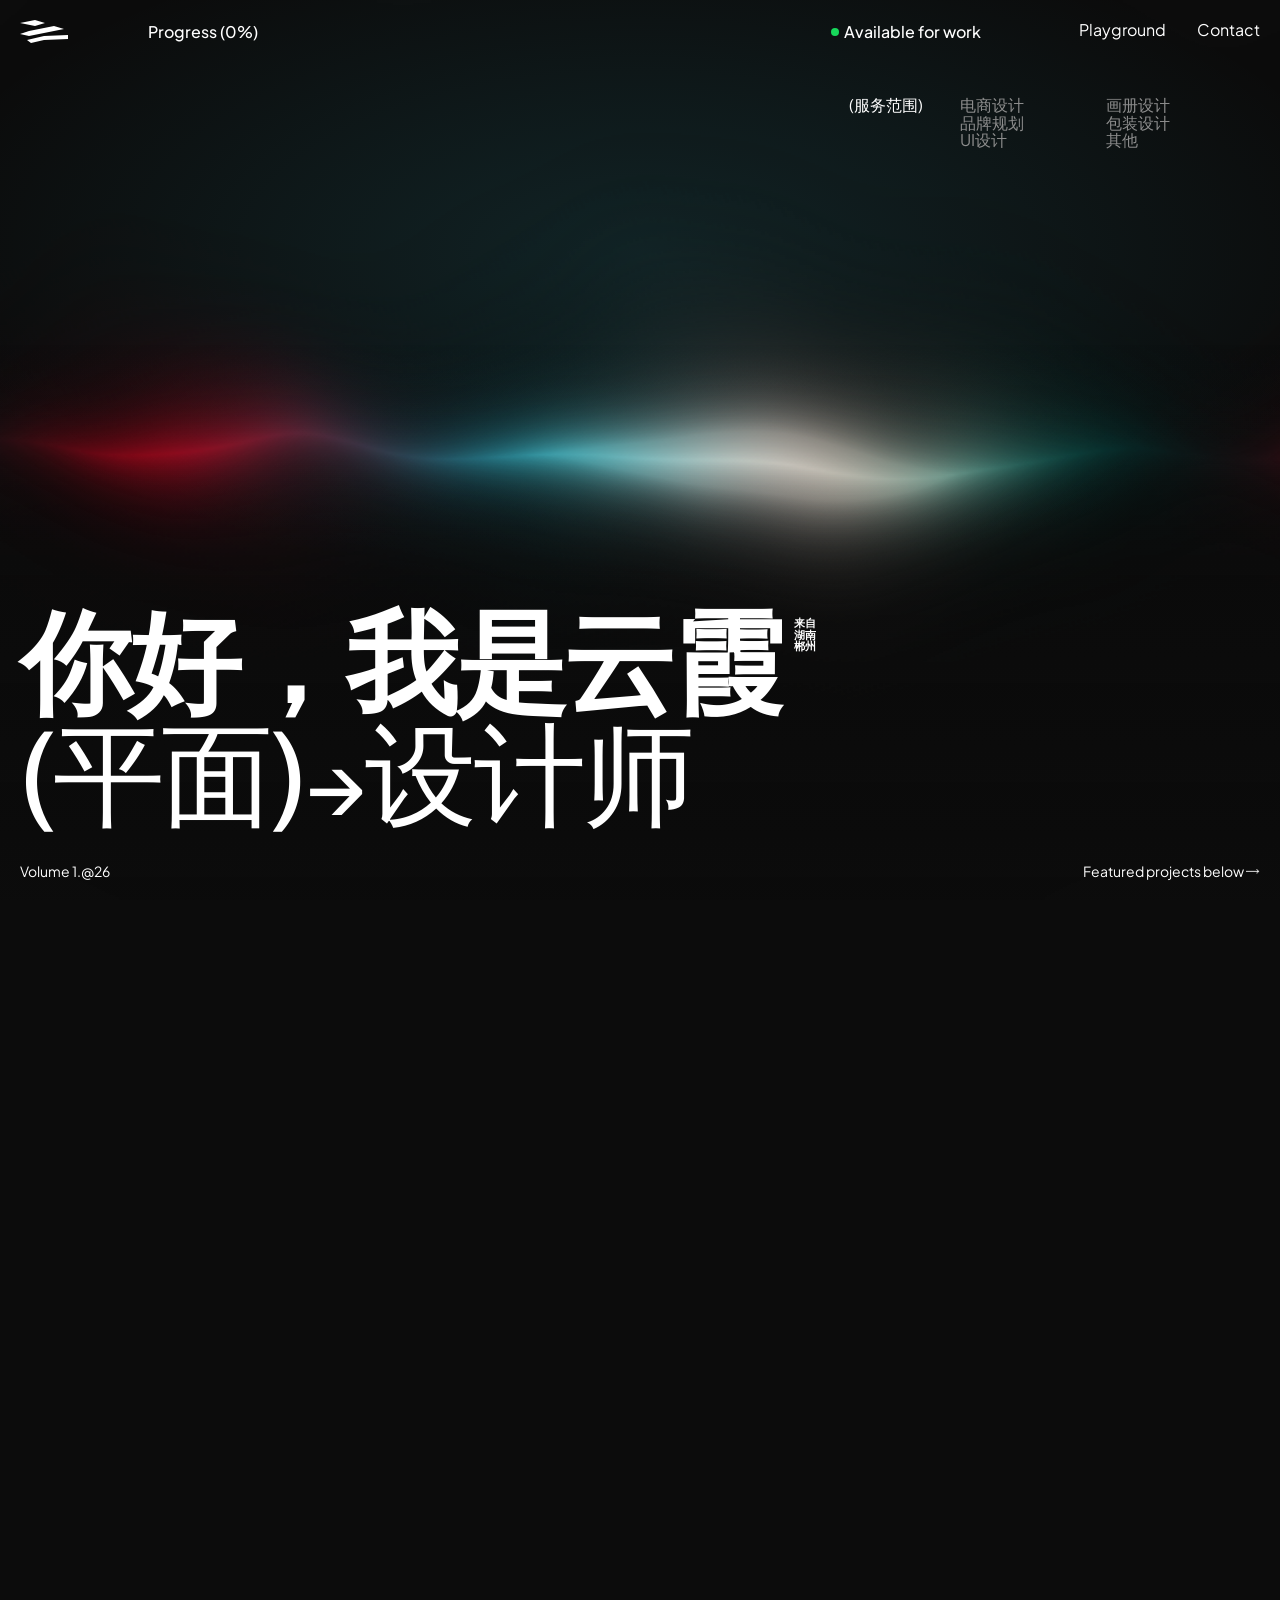
==== commit 73206fb1: "Update homepage labels and service order" ====
--- a/index.html
+++ b/index.html
@@ -41,13 +41,13 @@
               <canvas class="soft-aurora__canvas"></canvas>
             </div>
             <div class="services">
-              <span class="muted-label">(Services)</span>
+              <span class="muted-label">(服务范围)</span>
               <ul>
                 <li><span class="long-label">电商设计</span><span class="short-label">电商设计</span></li>
                 <li><span class="long-label">画册设计</span><span class="short-label">画册设计</span></li>
+                <li><span class="long-label">品牌规划</span><span class="short-label">品牌规划</span></li>
+                <li><span class="long-label">包装设计</span><span class="short-label">包装设计</span></li>
                 <li><span class="long-label">UI设计</span><span class="short-label">UI设计</span></li>
-                <li><span class="long-label">包装设计</span><span class="short-label">包装设计</span></li>
-                <li><span class="long-label">品牌规划</span><span class="short-label">品牌规划</span></li>
                 <li><span class="long-label">其他</span><span class="short-label">其他</span></li>
               </ul>
             </div>
@@ -56,7 +56,8 @@
               <div class="hero-name-row">
                 <h1 id="hero-title">你好，我是云霞</h1>
                 <p class="from">
-                  来自湖南<br />
+                  来自<br />
+                  湖南<br />
                   郴州
                 </p>
               </div>
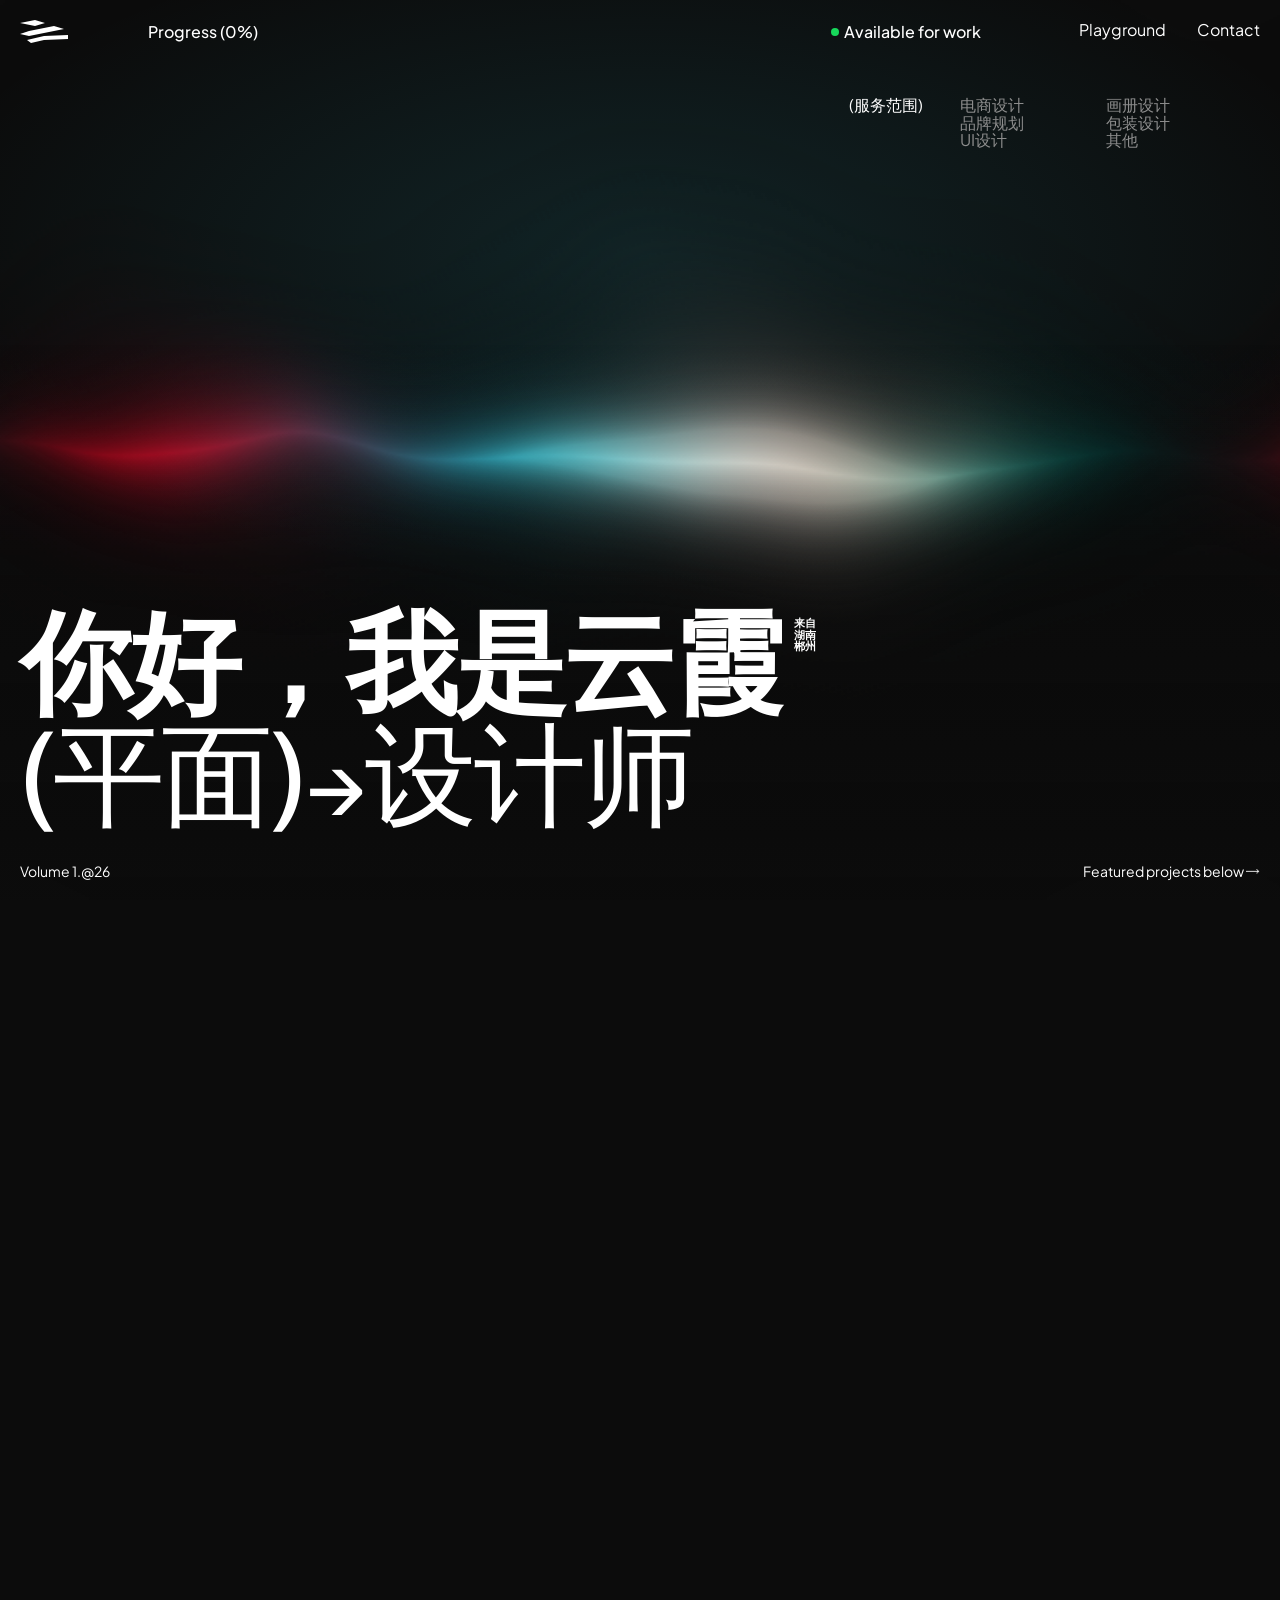
==== commit c4cc0465: "Refine contact and responsive layout" ====
--- a/index.html
+++ b/index.html
@@ -195,10 +195,6 @@
             </div>
           </section>
 
-          <section class="mobile-portrait" aria-label="设计师肖像占位">
-            <img src="./assets/portrait.svg" alt="抽象金属肖像，待替换为设计师本人照片" />
-          </section>
-
           <section class="philosophy" aria-labelledby="philosophy-title">
             <h2 id="philosophy-title">
               I TURN EMERGING<br />
--- a/styles.css
+++ b/styles.css
@@ -499,8 +499,8 @@
 }
 
 .other-works {
-  flex: 0 0 137.3vw;
-  width: 137.3vw;
+  flex: 0 0 60vw;
+  width: 60vw;
   height: 100vh;
   margin-left: 2.7vw;
   padding: 80px 20px 20px;
@@ -537,10 +537,10 @@
 .works-row {
   min-height: 55px;
   display: grid;
-  grid-template-columns: minmax(520px, 1.2fr) minmax(360px, 0.7fr) minmax(600px, 1fr);
+  grid-template-columns: minmax(190px, 1.1fr) 100px minmax(240px, 1fr);
   align-items: center;
   border-top: 1px solid var(--line);
-  font-size: 16px;
+  font-size: 14px;
   font-weight: 600;
   line-height: 1.2;
 }
@@ -741,7 +741,7 @@
 }
 
 .contact-profile dt {
-  color: rgba(12, 12, 12, 0.58);
+  color: var(--black);
 }
 
 .contact-profile dd {
@@ -960,6 +960,60 @@
   }
 }
 
+@media (max-height: 760px) and (min-width: 901px) {
+  .philosophy {
+    padding-top: 48px;
+  }
+
+  .philosophy > h2 {
+    width: 700px;
+    font-size: 46px;
+    line-height: 0.95;
+  }
+
+  .philosophy-body {
+    right: 2vw;
+    bottom: 20px;
+    left: 2vw;
+    width: auto;
+    gap: 5vw;
+    justify-content: space-between;
+  }
+
+  .philosophy .about-portrait {
+    flex: 0 1 260px;
+    height: min(51vh, 340px);
+  }
+
+  .philosophy-copy {
+    flex: 1 1 330px;
+    max-width: 360px;
+    margin-left: 0;
+  }
+
+  .philosophy .hobby-art {
+    flex: 0 1 260px;
+    height: min(51vh, 340px);
+    margin-left: 0;
+  }
+
+  .philosophy-copy h3 {
+    margin-bottom: 10px;
+    font-size: 14px;
+  }
+
+  .philosophy-copy p {
+    margin-bottom: 18px;
+    font-size: 14px;
+    line-height: 1.35;
+  }
+
+  .practice-list li {
+    padding: 10px 0;
+    font-size: 14px;
+  }
+}
+
 @media (max-width: 900px) {
   :root {
     --nav-size: 14px;
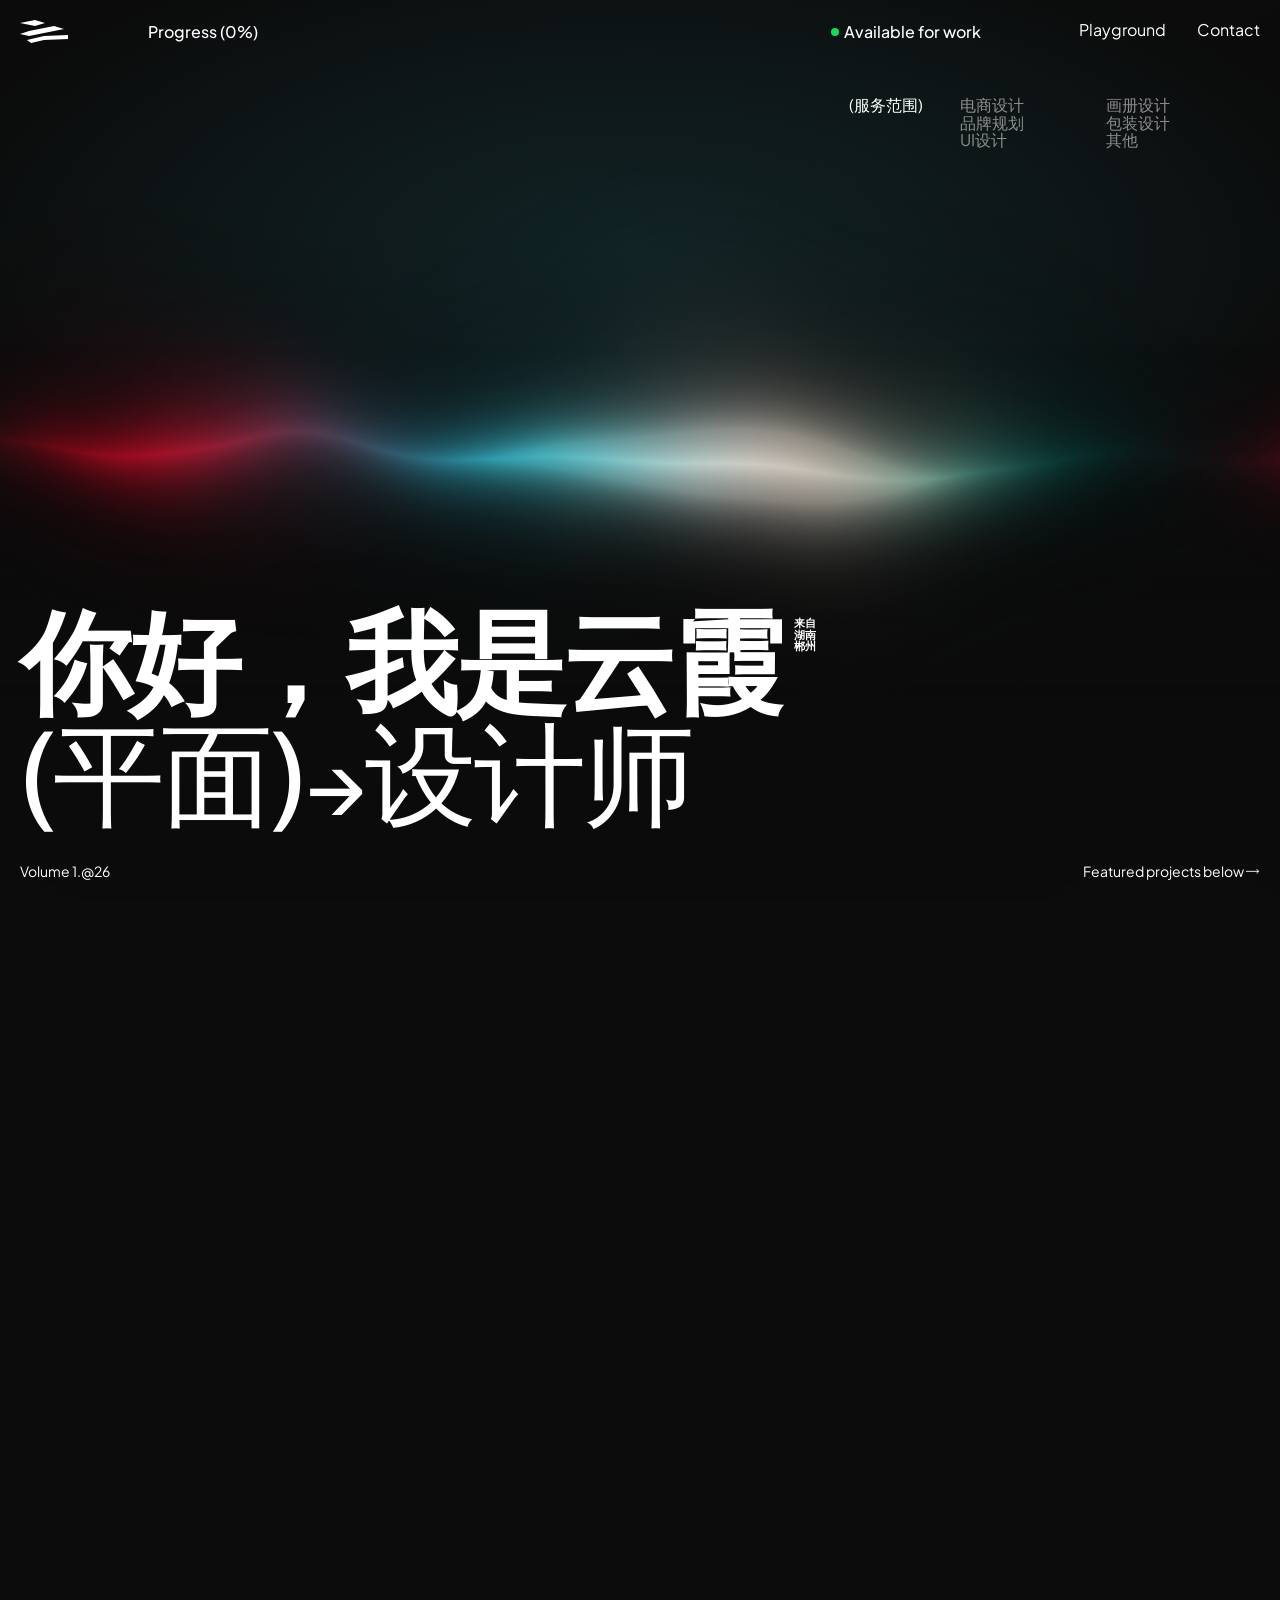
==== commit efdb5800: "Resize philosophy portrait and remove overlay image" ====
--- a/index.html
+++ b/index.html
@@ -268,10 +268,6 @@
       </div>
     </main>
 
-    <aside class="ambient-portrait" data-ambient-portrait aria-hidden="true">
-      <img src="./assets/portrait.svg" alt="" />
-    </aside>
-
     <dialog class="project-dialog" aria-labelledby="dialog-title">
       <button class="dialog-close" type="button" aria-label="关闭项目详情">CLOSE ×</button>
       <div class="dialog-grid">
--- a/styles.css
+++ b/styles.css
@@ -556,31 +556,6 @@
   padding-left: 20px;
 }
 
-.ambient-portrait {
-  position: fixed;
-  z-index: 20;
-  top: 0;
-  right: 0;
-  width: 24.8vw;
-  height: 100vh;
-  overflow: hidden;
-  opacity: 0;
-  transform: translateX(6%);
-  transition: opacity 0.55s var(--ease), transform 0.8s var(--ease);
-  pointer-events: none;
-}
-
-.ambient-portrait.is-visible {
-  opacity: 1;
-  transform: translateX(0);
-}
-
-.ambient-portrait img {
-  width: 100%;
-  height: 100%;
-  object-fit: cover;
-}
-
 .mobile-portrait {
   display: none;
 }
@@ -981,8 +956,8 @@
   }
 
   .philosophy .about-portrait {
-    flex: 0 1 260px;
-    height: min(51vh, 340px);
+    flex: 0 0 300px;
+    height: min(56vh, 410px);
   }
 
   .philosophy-copy {
@@ -1220,8 +1195,7 @@
     display: grid;
   }
 
-  .view-cursor,
-  .ambient-portrait {
+  .view-cursor {
     display: none;
   }
 
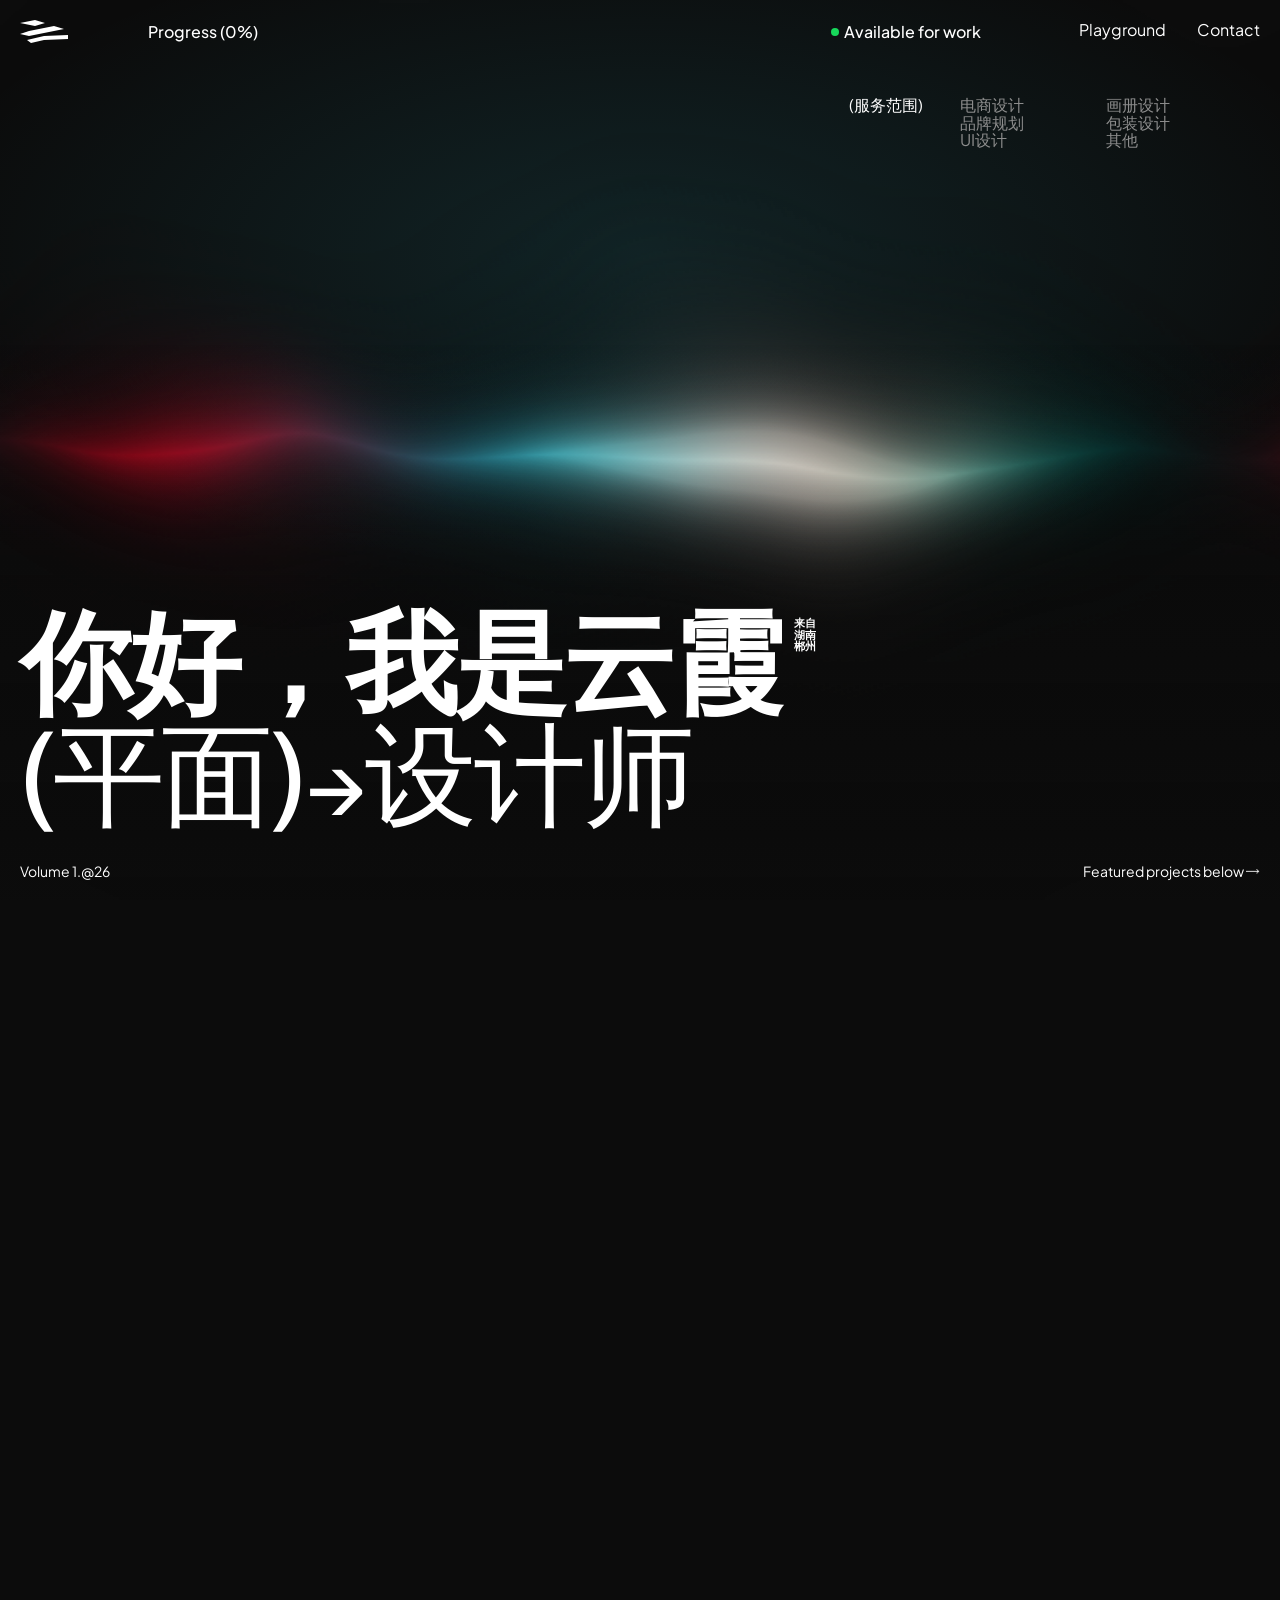
==== commit 452b13b7: "Replace cursor with target cursor" ====
--- a/index.html
+++ b/index.html
@@ -17,10 +17,9 @@
   </head>
   <body>
     <div class="page-progress" aria-hidden="true"><span data-progress-bar></span></div>
-    <div class="view-cursor" data-cursor aria-hidden="true"><span>VIEW</span></div>
 
     <header class="topbar">
-      <a class="brand-mark" href="#top" data-home aria-label="返回首页">
+      <a class="brand-mark cursor-target" href="#top" data-home aria-label="返回首页" data-cursor-label="回到顶部">
         <svg viewBox="0 0 48 24" aria-hidden="true">
           <path d="M0 3 15 0l10 3-10 3L0 3Zm9 8 25-5 10 3-35 7-9-2 9-3Zm15 5 24-1v4l-24 1-13 3-4-3 17-4Z" />
         </svg>
@@ -28,8 +27,8 @@
       <p class="scroll-status">Progress <span data-progress-text>(0%)</span></p>
       <p class="availability"><i></i> Available for work</p>
       <nav aria-label="主导航">
-        <a href="#other-works" data-jump="playground">Playground</a>
-        <a href="#contact" data-jump="contact">Contact</a>
+        <a class="cursor-target" href="#other-works" data-jump="playground" data-cursor-label="探索">Playground</a>
+        <a class="cursor-target" href="#contact" data-jump="contact" data-cursor-label="联系">Contact</a>
       </nav>
     </header>
 
@@ -68,7 +67,7 @@
 
             <div class="hero-footer">
               <span>Volume 1.@26</span>
-              <button type="button" data-enter-work>Featured projects below ⟶</button>
+              <button class="cursor-target" type="button" data-enter-work data-cursor-label="查看项目">Featured projects below ⟶</button>
             </div>
           </section>
 
@@ -79,7 +78,7 @@
               <a class="project-link" href="#project-01" aria-label="查看风物项目">
                 <img class="project-art" src="./assets/project-bloom.svg" alt="" />
                 <span class="project-number">01</span>
-                <div class="project-copy">
+                <div class="project-copy cursor-target" data-cursor-label="查看项目">
                   <span>(2026)</span>
                   <h2>风物</h2>
                 </div>
@@ -95,7 +94,7 @@
               <a class="project-link" href="#project-02" aria-label="查看册印项目">
                 <img class="project-art" src="./assets/project-soft.svg" alt="" />
                 <span class="project-number">02</span>
-                <div class="project-copy">
+                <div class="project-copy cursor-target" data-cursor-label="查看项目">
                   <span>(2026)</span>
                   <h2>册印</h2>
                 </div>
@@ -111,7 +110,7 @@
               <a class="project-link" href="#project-03" aria-label="查看标识项目">
                 <img class="project-art" src="./assets/project-signal.svg" alt="" />
                 <span class="project-number">03</span>
-                <div class="project-copy">
+                <div class="project-copy cursor-target" data-cursor-label="查看项目">
                   <span>(2025)</span>
                   <h2>标识</h2>
                 </div>
@@ -127,7 +126,7 @@
               <a class="project-link" href="#project-04" aria-label="查看界面项目">
                 <img class="project-art" src="./assets/project-eden.svg" alt="" />
                 <span class="project-number">04</span>
-                <div class="project-copy">
+                <div class="project-copy cursor-target" data-cursor-label="查看项目">
                   <span>(2025)</span>
                   <h2>界面</h2>
                 </div>
@@ -143,7 +142,7 @@
               <a class="project-link" href="#project-05" aria-label="查看余迹项目">
                 <img class="project-art" src="./assets/project-chrome.svg" alt="" />
                 <span class="project-number">05</span>
-                <div class="project-copy">
+                <div class="project-copy cursor-target" data-cursor-label="查看项目">
                   <span>(2024)</span>
                   <h2>余迹</h2>
                 </div>
@@ -165,31 +164,31 @@
               <div class="works-row works-heading" aria-hidden="true">
                 <span>Name</span><span>Year</span><span>Services</span>
               </div>
-              <a class="works-row" href="#contact">
+              <a class="works-row cursor-target" href="#contact" data-cursor-label="查看">
                 <span>LIQUID FUTURES</span><span>2026</span><span>Art Direction, Generative Image</span>
               </a>
-              <a class="works-row" href="#contact">
+              <a class="works-row cursor-target" href="#contact" data-cursor-label="查看">
                 <span>SYNTHETIC FIELD</span><span>2025</span><span>Motion Film, AI Image</span>
               </a>
-              <a class="works-row" href="#contact">
+              <a class="works-row cursor-target" href="#contact" data-cursor-label="查看">
                 <span>NEW MATTER</span><span>2025</span><span>Campaign, Creative Direction</span>
               </a>
-              <a class="works-row" href="#contact">
+              <a class="works-row cursor-target" href="#contact" data-cursor-label="查看">
                 <span>SOFT ORBIT</span><span>2024</span><span>CGI, Product Visuals</span>
               </a>
-              <a class="works-row" href="#contact">
+              <a class="works-row cursor-target" href="#contact" data-cursor-label="查看">
                 <span>CHROME DREAMS</span><span>2024</span><span>Image Series, Art Direction</span>
               </a>
-              <a class="works-row" href="#contact">
+              <a class="works-row cursor-target" href="#contact" data-cursor-label="查看">
                 <span>SIGNAL STUDY</span><span>2024</span><span>Visual Identity, AI System</span>
               </a>
-              <a class="works-row" href="#contact">
+              <a class="works-row cursor-target" href="#contact" data-cursor-label="查看">
                 <span>FIELD NOTES</span><span>2023</span><span>Editorial, Generative Image</span>
               </a>
-              <a class="works-row" href="#contact">
+              <a class="works-row cursor-target" href="#contact" data-cursor-label="查看">
                 <span>NOCTURNE</span><span>2023</span><span>Motion, Sound Direction</span>
               </a>
-              <a class="works-row" href="#contact">
+              <a class="works-row cursor-target" href="#contact" data-cursor-label="查看">
                 <span>MATTER / 02</span><span>2022</span><span>Visual Experiment</span>
               </a>
             </div>
@@ -248,17 +247,17 @@
               </dl>
               <div class="contact-consult">
                 <p class="contact-label">合作咨询</p>
-                <a href="mailto:3428858775@qq.com">
+                <a class="cursor-target" href="mailto:3428858775@qq.com" data-cursor-label="写邮件">
                   <span>邮箱</span><b>3428858775@qq.com</b>
                 </a>
                 <p><span>微信</span><b>vein_July0804</b></p>
-                <a href="tel:+8617773553775">
+                <a class="cursor-target" href="tel:+8617773553775" data-cursor-label="拨打电话">
                   <span>电话</span><b>17773553775</b>
                 </a>
               </div>
               <div class="contact-footer">
                 <p>站酷账号</p>
-                <a href="https://www.zcool.com.cn/u/" target="_blank" rel="noreferrer">
+                <a class="cursor-target" href="https://www.zcool.com.cn/u/" target="_blank" rel="noreferrer" data-cursor-label="访问主页">
                   www.zcool.com.cn/u/ <span>↗</span>
                 </a>
               </div>
@@ -269,7 +268,7 @@
     </main>
 
     <dialog class="project-dialog" aria-labelledby="dialog-title">
-      <button class="dialog-close" type="button" aria-label="关闭项目详情">CLOSE ×</button>
+      <button class="dialog-close cursor-target" type="button" aria-label="关闭项目详情" data-cursor-label="关闭">CLOSE ×</button>
       <div class="dialog-grid">
         <div class="dialog-image-wrap">
           <img data-dialog-image src="./assets/project-bloom.svg" alt="" />
@@ -288,6 +287,7 @@
     </dialog>
 
     <script src="./soft-aurora.js"></script>
+    <script src="./target-cursor.js"></script>
     <script src="./script.js"></script>
   </body>
 </html>
--- a/styles.css
+++ b/styles.css
@@ -473,29 +473,57 @@
   font-weight: 500;
 }
 
-.view-cursor {
+.target-cursor {
   position: fixed;
-  z-index: 130;
+  z-index: 2147483647;
+  inset: 0;
+  pointer-events: none;
+  mix-blend-mode: difference;
+}
+
+.target-cursor__corner {
+  position: absolute;
   top: 0;
   left: 0;
-  width: 80px;
-  height: 80px;
+  box-sizing: border-box;
+  border-style: solid;
+  border-color: var(--target-cursor-color, #ffffff);
+  transform-origin: 0 0;
+  will-change: transform;
+}
+
+.target-cursor__dot {
+  position: absolute;
+  top: 0;
+  left: 0;
   border-radius: 50%;
-  display: grid;
-  place-items: center;
-  color: var(--red);
-  background: var(--white);
-  font-size: 15px;
-  font-weight: 600;
-  pointer-events: none;
+  background: var(--target-cursor-color, #ffffff);
+  will-change: transform;
+}
+
+.target-cursor__label {
+  position: absolute;
+  top: 0;
+  left: 0;
+  color: var(--target-cursor-color, #ffffff);
+  font-family: "Plus Jakarta Sans", "Microsoft YaHei UI", sans-serif;
+  font-size: 12px;
+  font-weight: 500;
+  line-height: 1;
+  white-space: nowrap;
   opacity: 0;
-  transform: translate(-100px, -100px) scale(0.3);
-  transition: opacity 0.2s ease, transform 0.18s ease;
-}
-
-.view-cursor.is-active {
-  opacity: 1;
-  transform: translate(var(--cursor-x), var(--cursor-y)) scale(1);
+  will-change: transform, opacity;
+}
+
+html.target-cursor-active,
+html.target-cursor-active * {
+  cursor: none !important;
+}
+
+@media (hover: none), (pointer: coarse) {
+  .target-cursor {
+    display: none;
+  }
 }
 
 .other-works {
@@ -1195,10 +1223,6 @@
     display: grid;
   }
 
-  .view-cursor {
-    display: none;
-  }
-
   .other-works {
     width: 100%;
     height: auto;
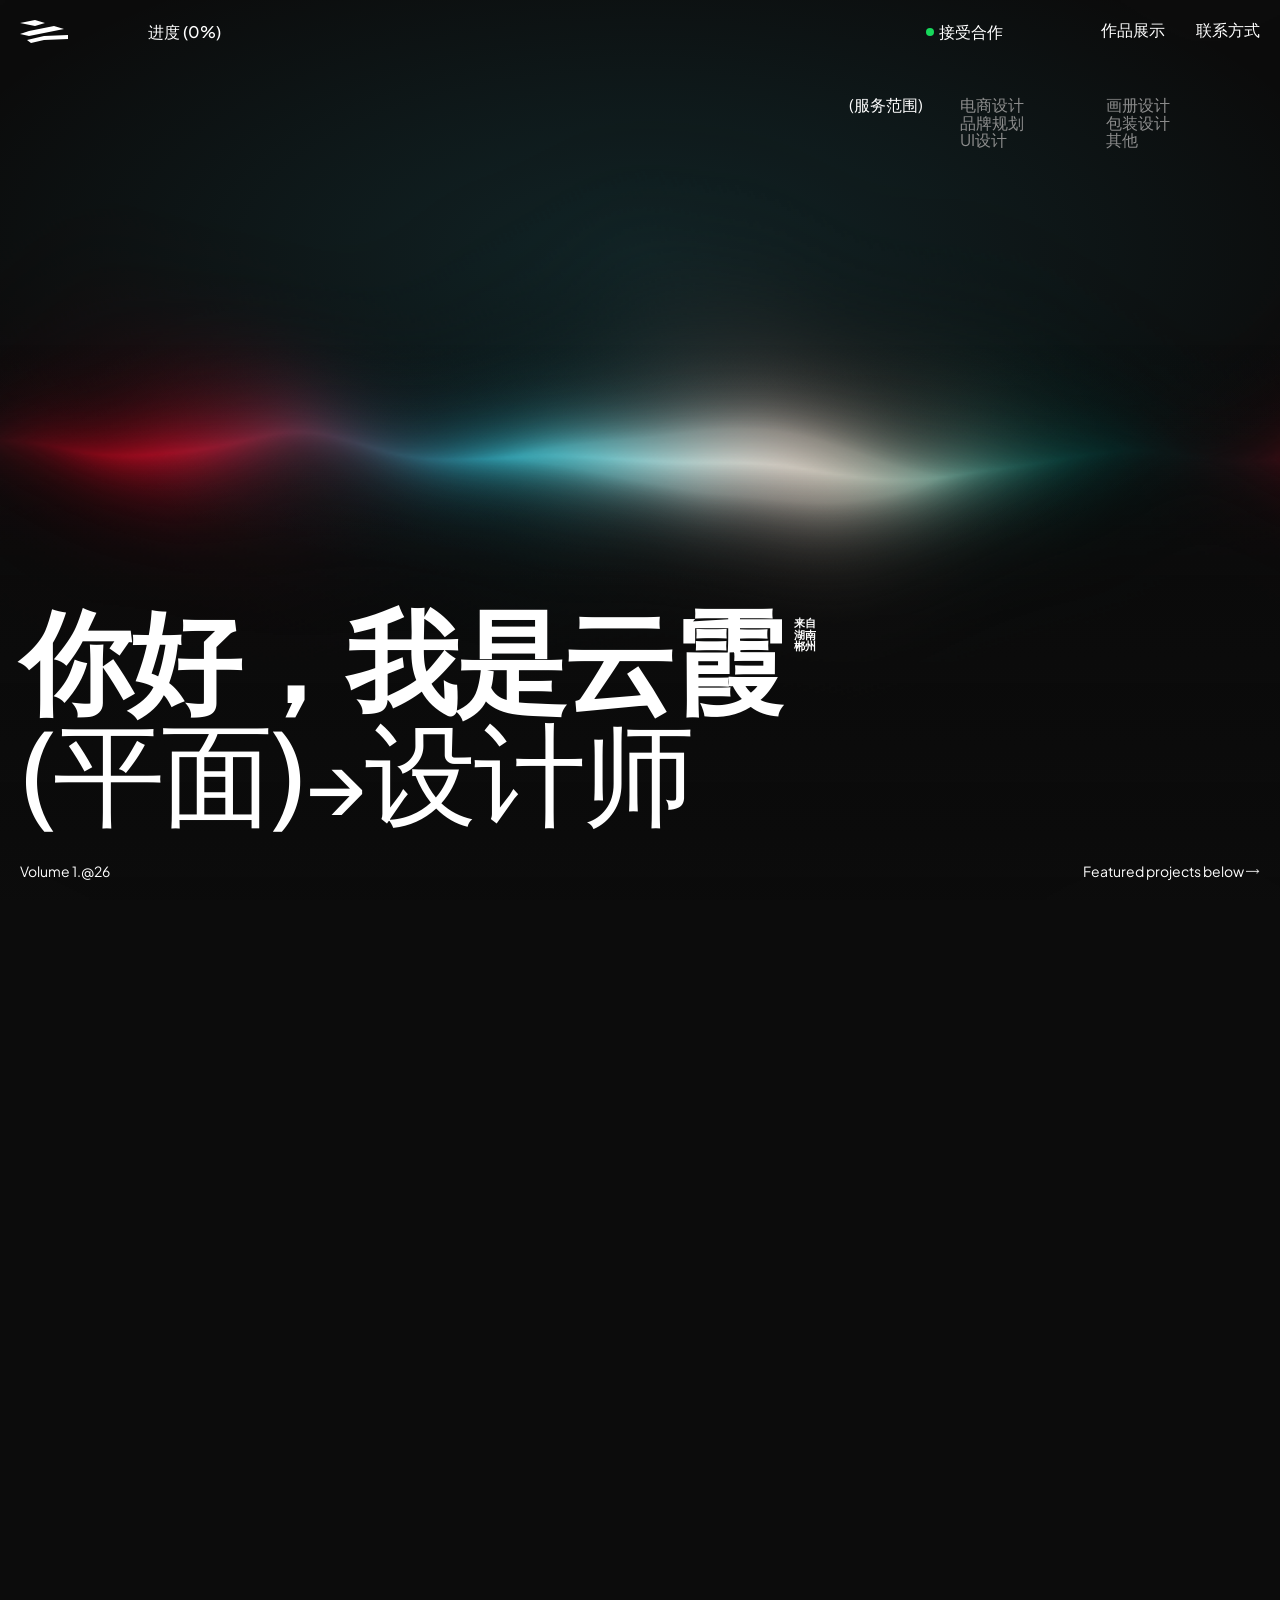
==== commit fe8a92b9: "Translate navigation and philosophy content" ====
--- a/index.html
+++ b/index.html
@@ -24,11 +24,11 @@
           <path d="M0 3 15 0l10 3-10 3L0 3Zm9 8 25-5 10 3-35 7-9-2 9-3Zm15 5 24-1v4l-24 1-13 3-4-3 17-4Z" />
         </svg>
       </a>
-      <p class="scroll-status">Progress <span data-progress-text>(0%)</span></p>
-      <p class="availability"><i></i> Available for work</p>
+      <p class="scroll-status">进度 <span data-progress-text>(0%)</span></p>
+      <p class="availability"><i></i>接受合作</p>
       <nav aria-label="主导航">
-        <a class="cursor-target" href="#other-works" data-jump="playground" data-cursor-label="探索">Playground</a>
-        <a class="cursor-target" href="#contact" data-jump="contact" data-cursor-label="联系">Contact</a>
+        <a class="cursor-target" href="#other-works" data-jump="playground" data-cursor-label="作品展示">作品展示</a>
+        <a class="cursor-target" href="#contact" data-jump="contact" data-cursor-label="联系方式">联系方式</a>
       </nav>
     </header>
 
@@ -196,10 +196,8 @@
 
           <section class="philosophy" aria-labelledby="philosophy-title">
             <h2 id="philosophy-title">
-              I TURN EMERGING<br />
-              TECHNOLOGY INTO<br />
-              IMAGES WITH EMOTION,<br />
-              TEXTURE &amp; A POINT OF VIEW.
+              从想法到画面，<br />
+              让设计更有方向
             </h2>
 
             <div class="philosophy-body">
@@ -207,22 +205,19 @@
                 <img src="./assets/about-portrait.svg" alt="AIGC 实验肖像占位" />
               </figure>
               <div class="philosophy-copy">
-                <h3>(My Philosophy)</h3>
+                <h3>(我的理念)</h3>
                 <p>
-                  I believe the best AI work starts with human taste. My practice moves between art
-                  direction, speculative image-making and moving image, shaping technology into
-                  visual worlds that feel intentional and alive.
+                  我认为优秀的商业设计始于清晰的策略。我的创作覆盖品牌视觉、海报平面、动态影像，把商业诉求塑造成有目的、有生命力的视觉。
                 </p>
                 <p>
-                  Every project begins with a clear idea and a distinct visual point of view. The
-                  tools can change; atmosphere, emotion and coherence cannot.
-                </p>
-                <h3>(My Practice)</h3>
+                  每个项目都从需求与差异化视角出发；工具可以更替，但氛围感、信息逻辑和视觉统一性，是不变的核心。
+                </p>
+                <h3>(我的方向)</h3>
                 <ul class="practice-list">
-                  <li>Generative Image Systems</li>
-                  <li>Campaign &amp; Editorial</li>
-                  <li>Motion And Film</li>
-                  <li>AI Workflow Design</li>
+                  <li>品牌设计</li>
+                  <li>电商全案设计</li>
+                  <li>线下物料设计</li>
+                  <li>其他</li>
                 </ul>
               </div>
               <figure class="hobby-art">
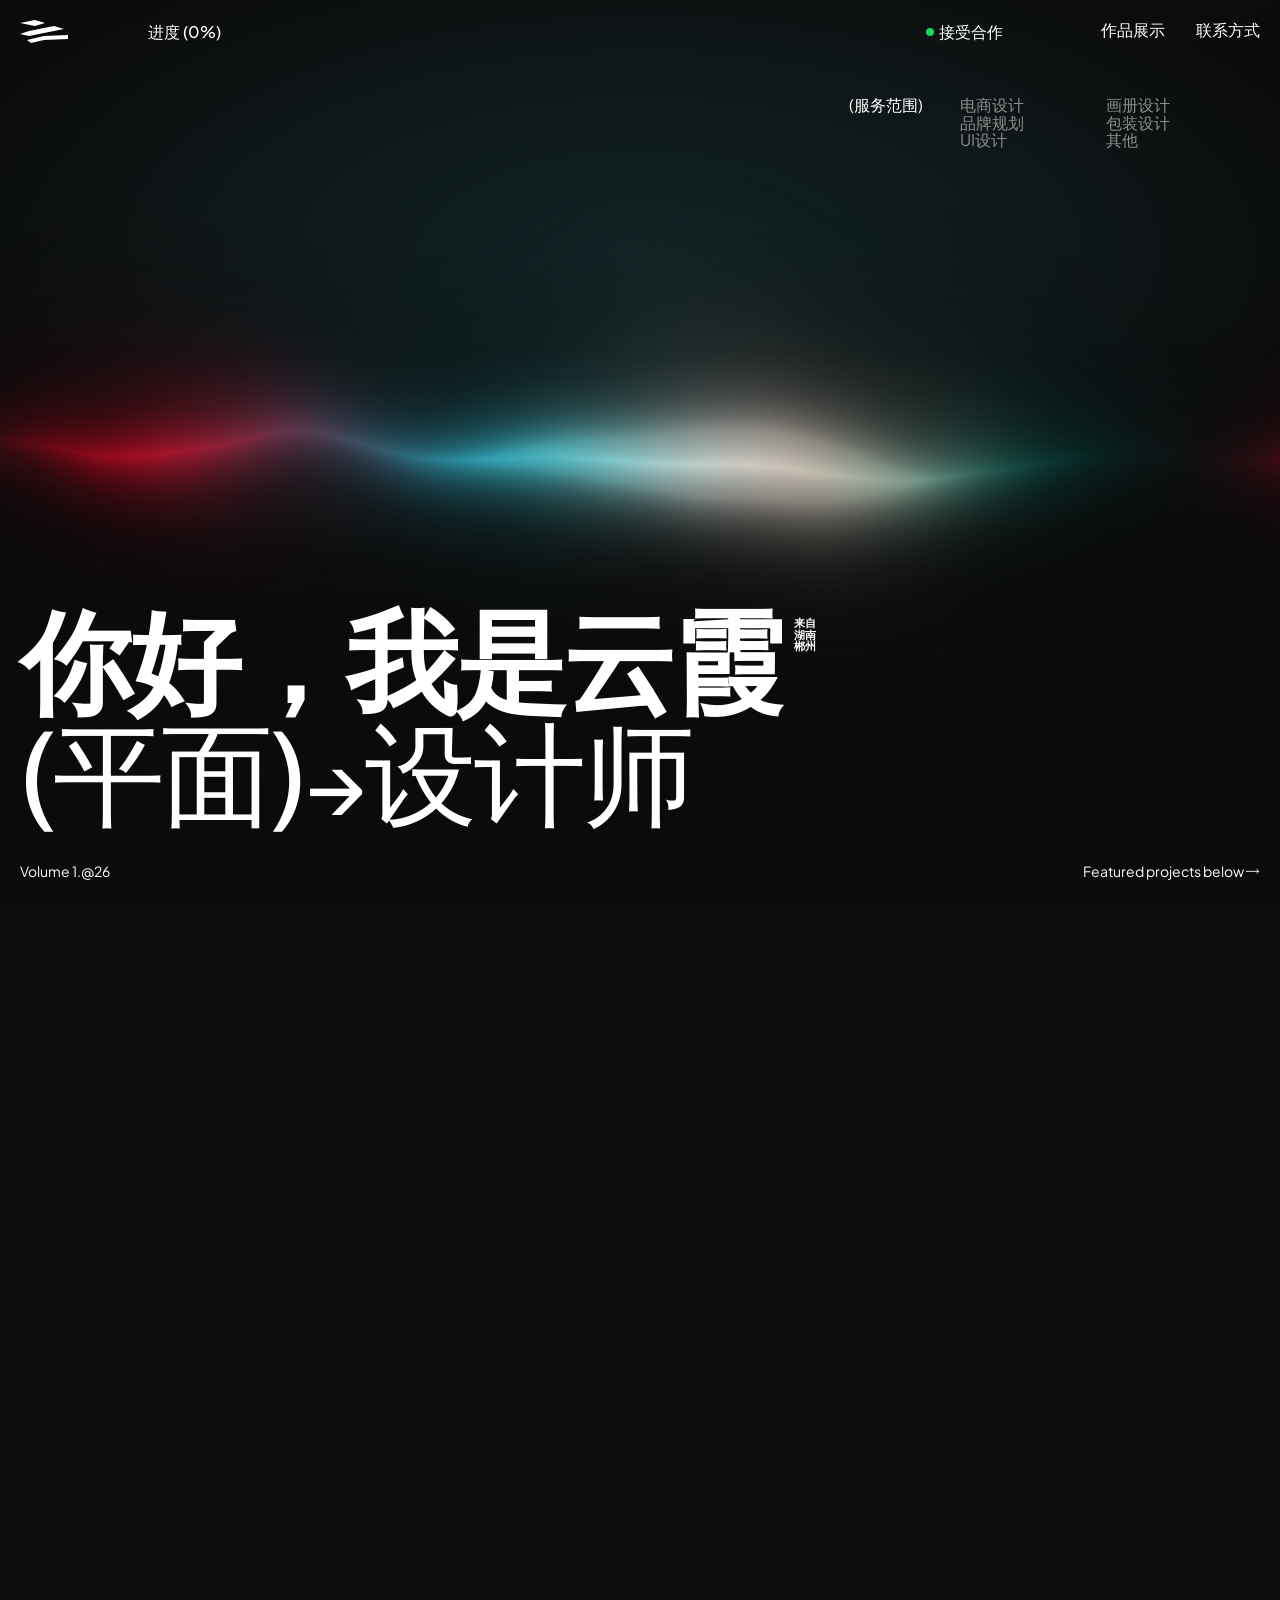
==== commit 3087b974: "Add project detail pages" ====
--- a/index.html
+++ b/index.html
@@ -75,7 +75,7 @@
 
           <section class="projects" id="work" aria-label="精选项目">
             <article class="project" data-project="01" data-reveal-project>
-              <a class="project-link" href="#project-01" aria-label="查看风物项目">
+              <a class="project-link" href="./works/fengwu/" aria-label="查看风物项目">
                 <img class="project-art" src="./assets/project-bloom.svg" alt="" />
                 <span class="project-number">01</span>
                 <div class="project-copy cursor-target" data-cursor-label="查看项目">
@@ -91,7 +91,7 @@
             </article>
 
             <article class="project" data-project="02">
-              <a class="project-link" href="#project-02" aria-label="查看册印项目">
+              <a class="project-link" href="./works/ceyin/" aria-label="查看册印项目">
                 <img class="project-art" src="./assets/project-soft.svg" alt="" />
                 <span class="project-number">02</span>
                 <div class="project-copy cursor-target" data-cursor-label="查看项目">
@@ -107,7 +107,7 @@
             </article>
 
             <article class="project" data-project="03">
-              <a class="project-link" href="#project-03" aria-label="查看标识项目">
+              <a class="project-link" href="./works/biaoshi/" aria-label="查看标识项目">
                 <img class="project-art" src="./assets/project-signal.svg" alt="" />
                 <span class="project-number">03</span>
                 <div class="project-copy cursor-target" data-cursor-label="查看项目">
@@ -123,7 +123,7 @@
             </article>
 
             <article class="project" data-project="04">
-              <a class="project-link" href="#project-04" aria-label="查看界面项目">
+              <a class="project-link" href="./works/jiemian/" aria-label="查看界面项目">
                 <img class="project-art" src="./assets/project-eden.svg" alt="" />
                 <span class="project-number">04</span>
                 <div class="project-copy cursor-target" data-cursor-label="查看项目">
@@ -139,7 +139,7 @@
             </article>
 
             <article class="project" data-project="05">
-              <a class="project-link" href="#project-05" aria-label="查看余迹项目">
+              <a class="project-link" href="./works/yuji/" aria-label="查看余迹项目">
                 <img class="project-art" src="./assets/project-chrome.svg" alt="" />
                 <span class="project-number">05</span>
                 <div class="project-copy cursor-target" data-cursor-label="查看项目">
@@ -262,25 +262,6 @@
       </div>
     </main>
 
-    <dialog class="project-dialog" aria-labelledby="dialog-title">
-      <button class="dialog-close cursor-target" type="button" aria-label="关闭项目详情" data-cursor-label="关闭">CLOSE ×</button>
-      <div class="dialog-grid">
-        <div class="dialog-image-wrap">
-          <img data-dialog-image src="./assets/project-bloom.svg" alt="" />
-        </div>
-        <div class="dialog-copy">
-          <p class="dialog-kicker">SELECTED PROJECT / <span data-dialog-year></span></p>
-          <h2 id="dialog-title" data-dialog-title></h2>
-          <p data-dialog-description></p>
-          <dl>
-            <div><dt>SERVICES</dt><dd data-dialog-services></dd></div>
-            <div><dt>ROLE</dt><dd>CONCEPT / ART DIRECTION / IMAGE</dd></div>
-            <div><dt>STATUS</dt><dd>CONCEPT PROJECT</dd></div>
-          </dl>
-        </div>
-      </div>
-    </dialog>
-
     <script src="./soft-aurora.js"></script>
     <script src="./target-cursor.js"></script>
     <script src="./script.js"></script>
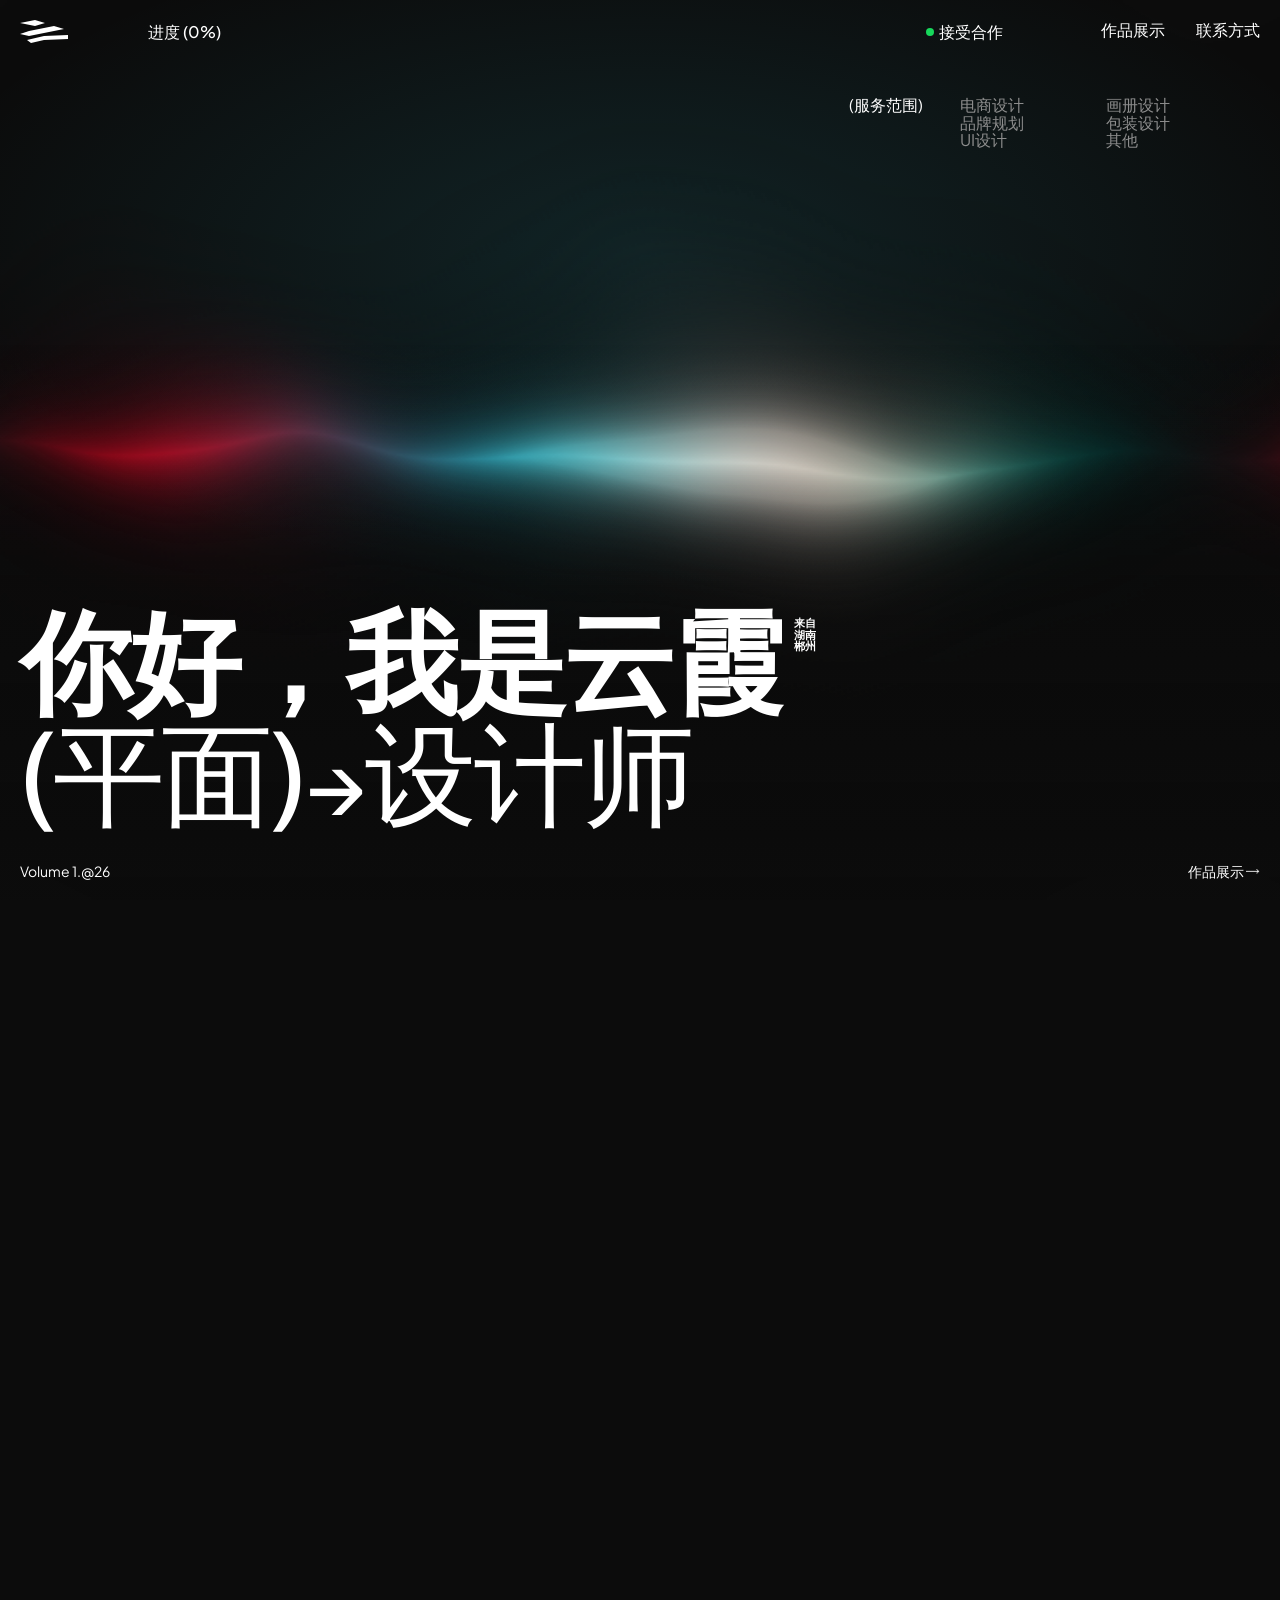
==== commit cdf165a1: "Update portfolio copy and philosophy layout" ====
--- a/index.html
+++ b/index.html
@@ -67,7 +67,7 @@
 
             <div class="hero-footer">
               <span>Volume 1.@26</span>
-              <button class="cursor-target" type="button" data-enter-work data-cursor-label="查看项目">Featured projects below ⟶</button>
+              <button class="cursor-target" type="button" data-enter-work data-cursor-label="查看项目">作品展示 ⟶</button>
             </div>
           </section>
 
--- a/styles.css
+++ b/styles.css
@@ -590,8 +590,8 @@
 
 .philosophy {
   position: relative;
-  flex: 0 0 104vw;
-  width: 104vw;
+  flex: 0 0 1180px;
+  width: 1180px;
   height: 100vh;
   padding: 100px 20px 20px;
   overflow: hidden;
@@ -641,7 +641,7 @@
 
 .philosophy-copy {
   flex: 0 0 400px;
-  margin-left: 224px;
+  margin-left: 80px;
   padding-bottom: 4px;
 }
 
@@ -935,6 +935,11 @@
     font-size: 48px;
   }
 
+  .philosophy {
+    flex: 0 0 990px;
+    width: 990px;
+  }
+
   .philosophy-body {
     left: -20px;
     width: 990px;
@@ -946,7 +951,7 @@
 
   .philosophy-copy {
     flex-basis: 335px;
-    margin-left: 100px;
+    margin-left: 80px;
   }
 
   .philosophy .hobby-art {
